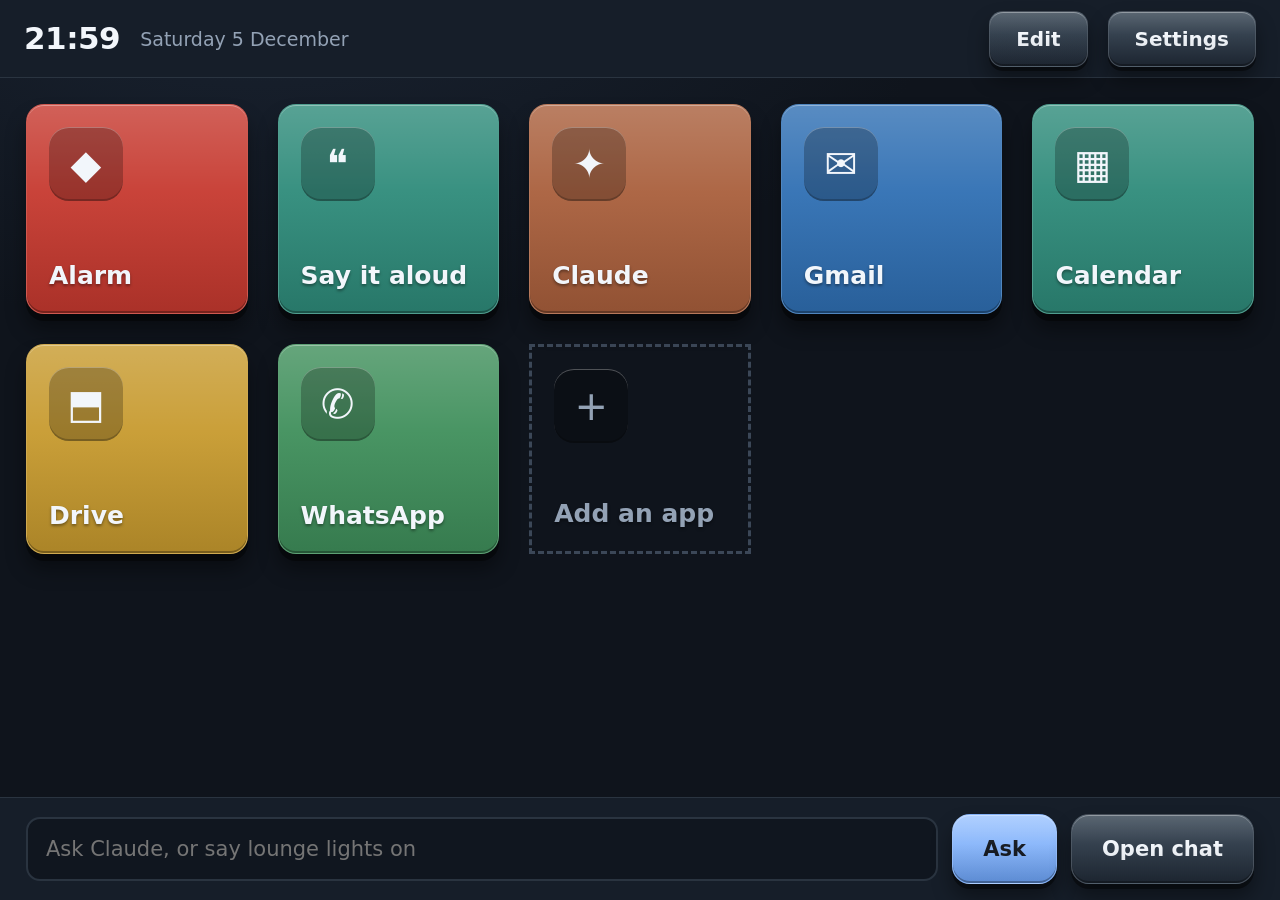
==== index.html @ a200efe3 "Add files via upload" ====
<!DOCTYPE html>
<html lang="en-GB">
<head>
<meta charset="utf-8">
<meta name="viewport" content="width=device-width, initial-scale=1, viewport-fit=cover">
<title>Hub</title>
<link rel="manifest" href="manifest.webmanifest">
<meta name="theme-color" content="#0f141c">
<link rel="apple-touch-icon" href="icon-192.png">
<meta name="apple-mobile-web-app-capable" content="yes">
<meta name="mobile-web-app-capable" content="yes">
<meta name="apple-mobile-web-app-title" content="Hub">
<meta name="apple-mobile-web-app-status-bar-style" content="black-translucent">
<style>
  :root{
    --ground:#0f141c;
    --bar:#161e29;
    --line:#2a3440;
    --text:#f2f6fb;
    --muted:#93a2b5;
    --alarm:#c6392f;
    --key:#7fb2ff;
    --go:#2e8b7a;
    --tile-min:210px;
    --gutter:26px;
    --drop:7px;
  }
  *{box-sizing:border-box;margin:0;padding:0}
  html,body{height:100%}
  body{
    background:
      radial-gradient(1200px 700px at 20% -10%, #1b2534 0%, transparent 60%),
      var(--ground);
    color:var(--text);
    font-family:"Segoe UI Variable Display","Segoe UI",-apple-system,BlinkMacSystemFont,system-ui,sans-serif;
    font-size:18px;
    -webkit-font-smoothing:antialiased;
    overflow:hidden;
    display:flex;flex-direction:column;
  }
  button{font-family:inherit;color:inherit;background:none;border:none;cursor:pointer}
  button:focus-visible{outline:4px solid var(--key);outline-offset:4px}

  /* ---------- pressable look, used everywhere ---------- */
  .press{
    position:relative;
    border-radius:18px;
    border:1px solid rgba(255,255,255,.16);
    box-shadow:
      inset 0 1px 0 rgba(255,255,255,.34),
      inset 0 -2px 0 rgba(0,0,0,.30),
      0 var(--drop) 0 rgba(0,0,0,.42),
      0 calc(var(--drop) + 8px) 20px rgba(0,0,0,.40);
    transform:translateY(0);
    transition:transform .07s ease-out, box-shadow .07s ease-out, filter .12s;
  }
  .press::after{
    content:"";position:absolute;inset:0;border-radius:inherit;pointer-events:none;
    background:linear-gradient(180deg, rgba(255,255,255,.20) 0%, rgba(255,255,255,.05) 42%, rgba(0,0,0,.14) 100%);
  }
  .press:hover{filter:brightness(1.10)}
  .press:active,.press.down{
    transform:translateY(var(--drop));
    box-shadow:
      inset 0 1px 0 rgba(255,255,255,.22),
      inset 0 -1px 0 rgba(0,0,0,.24),
      0 1px 0 rgba(0,0,0,.40),
      0 3px 8px rgba(0,0,0,.35);
  }

  /* ---------- top bar ---------- */
  .bar{
    flex:0 0 auto;height:78px;display:flex;align-items:center;gap:20px;
    padding:0 24px;background:var(--bar);border-bottom:1px solid var(--line);
  }
  .clock{font-size:31px;font-weight:650;letter-spacing:-0.5px;font-variant-numeric:tabular-nums;line-height:1}
  .date{font-size:19px;color:var(--muted)}
  .bar .spacer{flex:1}
  .barbtn{
    min-height:56px;padding:0 26px;border-radius:14px;
    background:linear-gradient(180deg,#31404f,#212b38);
    font-size:20px;font-weight:650;--drop:4px;
  }
  .barbtn[aria-pressed="true"]{background:linear-gradient(180deg,#9cc4ff,#6ba2f5);color:#0d1219}

  .warn{
    flex:0 0 auto;display:none;padding:14px 24px;background:#4a2b28;
    border-bottom:1px solid #7a4239;font-size:17px;line-height:1.45;
  }
  body.nostore .warn{display:block}

  /* ---------- grid ---------- */
  .grid{
    flex:1 1 auto;overflow-y:auto;
    padding:var(--gutter) var(--gutter) 34px;
    display:grid;gap:calc(var(--gutter) + 4px);
    grid-template-columns:repeat(auto-fill,minmax(var(--tile-min),1fr));
    align-content:start;
  }
  .tile{
    min-height:var(--tile-min);
    padding:22px;
    display:flex;flex-direction:column;justify-content:space-between;
    text-align:left;
    background-color:#2f6fb3;
  }
  .tile .glyph{
    position:relative;z-index:1;
    width:74px;height:74px;border-radius:20px;
    display:flex;align-items:center;justify-content:center;
    font-size:40px;line-height:1;
    background:rgba(0,0,0,.24);
    box-shadow:inset 0 1px 0 rgba(255,255,255,.28), inset 0 -2px 0 rgba(0,0,0,.22);
  }
  .tile .name{
    position:relative;z-index:1;
    font-size:25px;font-weight:700;line-height:1.15;
    text-shadow:0 2px 3px rgba(0,0,0,.38);
  }
  .tile.alarm{background-color:var(--alarm)}
  .tile.add{
    background:none;border:3px dashed #3b4757;box-shadow:none;color:var(--muted);
  }
  .tile.add::after{display:none}
  .tile.add:active{transform:none}

  /* edit-mode controls */
  .ctl{
    position:absolute;z-index:2;width:62px;height:62px;border-radius:16px;
    background:rgba(0,0,0,.62);font-size:26px;font-weight:700;
    display:none;align-items:center;justify-content:center;
    border:1px solid rgba(255,255,255,.2);
  }
  body.editing .ctl{display:flex}
  .ctl.del{top:12px;right:12px}
  .ctl.pen{top:12px;right:86px}
  .ctl.left{bottom:12px;right:86px}
  .ctl.right{bottom:12px;right:12px}
  body.editing .tile{outline:3px solid rgba(255,255,255,.6);outline-offset:-3px}
  body.editing .tile.add{display:none}

  /* ---------- Claude dock on the home page ---------- */
  .dock{
    flex:0 0 auto;display:flex;gap:14px;align-items:center;
    padding:16px var(--gutter);background:var(--bar);border-top:1px solid var(--line);
  }
  .dock input{
    flex:1;min-height:70px;padding:14px 20px;font-size:22px;font-family:inherit;
    background:#10161f;color:var(--text);border:2px solid var(--line);border-radius:14px;
  }
  .dock button{min-height:70px;padding:0 30px;font-size:21px;font-weight:700;--drop:5px}
  .dock .ask{background:linear-gradient(180deg,#9cc4ff,#6ba2f5);color:#0d1219}
  .dock .full{background:linear-gradient(180deg,#31404f,#212b38)}

  .answer{
    flex:0 0 auto;display:none;gap:18px;align-items:flex-start;
    padding:20px var(--gutter);background:#141c27;border-top:1px solid var(--line);
    max-height:36vh;overflow-y:auto;
  }
  .answer.show{display:flex}
  .answer .txt{flex:1;font-size:22px;line-height:1.5;white-space:pre-wrap}
  .answer button{min-height:58px;padding:0 24px;font-size:19px;font-weight:650;--drop:4px;
    background:linear-gradient(180deg,#31404f,#212b38)}

  /* ---------- full screens ---------- */
  .appview{position:fixed;inset:0;background:var(--ground);display:none;flex-direction:column;z-index:20}
  .appview.open{display:flex}
  .homebar{
    flex:0 0 auto;height:92px;display:flex;align-items:center;gap:16px;
    padding:0 20px;background:var(--bar);border-bottom:1px solid var(--line);
  }
  .homebtn{
    min-height:68px;padding:0 38px;font-size:25px;font-weight:750;--drop:5px;
    background:linear-gradient(180deg,#9cc4ff,#6ba2f5);color:#0d1219;
  }
  .apptitle{flex:1;font-size:22px;color:var(--muted);overflow:hidden;white-space:nowrap;text-overflow:ellipsis}
  .appview iframe{flex:1;border:none;width:100%;background:#fff}
  .stuck{
    flex:0 0 auto;display:none;padding:24px var(--gutter);background:#1c2532;
    border-bottom:1px solid var(--line);font-size:19px;line-height:1.5;
  }
  .stuck.show{display:block}
  .stuck button{margin-top:16px;min-height:64px;padding:0 28px;font-size:20px;font-weight:650;--drop:4px;
    background:linear-gradient(180deg,#31404f,#212b38)}

  /* the "it opened in another window" screen */
  .away{position:fixed;inset:0;background:var(--ground);display:none;flex-direction:column;z-index:25}
  .away.open{display:flex}
  .awaybody{
    flex:1;display:flex;flex-direction:column;align-items:center;justify-content:center;
    gap:30px;padding:40px;text-align:center;
  }
  .awaybody h2{font-size:40px;font-weight:700;line-height:1.2}
  .awaybody p{font-size:23px;color:var(--muted);line-height:1.5;max-width:28ch}
  .awaybtns{display:flex;flex-direction:column;gap:20px;width:min(560px,100%)}
  .awaybtns button{min-height:96px;font-size:27px;font-weight:700;--drop:6px}
  .awaybtns .b1{background:linear-gradient(180deg,#9cc4ff,#6ba2f5);color:#0d1219}
  .awaybtns .b2{background:linear-gradient(180deg,#3aa08c,#237567)}
  .awaybtns .b3{background:linear-gradient(180deg,#31404f,#212b38)}

  /* ---------- sheets ---------- */
  .sheet{position:fixed;inset:0;background:rgba(10,14,19,.97);display:none;flex-direction:column;z-index:30}
  .sheet.open{display:flex}
  .sheethead{flex:0 0 auto;height:92px;display:flex;align-items:center;gap:20px;padding:0 24px;border-bottom:1px solid var(--line)}
  .sheethead h2{font-size:26px;font-weight:650}
  .sheetbody{flex:1;overflow-y:auto;padding:var(--gutter)}
  .closebtn{min-height:66px;padding:0 32px;font-size:22px;font-weight:700;--drop:5px;
    background:linear-gradient(180deg,#31404f,#212b38)}

  .picker{display:grid;gap:22px;grid-template-columns:repeat(auto-fill,minmax(190px,1fr))}
  .pick{min-height:160px;padding:18px;display:flex;flex-direction:column;justify-content:space-between;text-align:left}
  .pick .glyph{position:relative;z-index:1;width:60px;height:60px;border-radius:16px;display:flex;align-items:center;justify-content:center;font-size:32px;background:rgba(0,0,0,.24)}
  .pick .name{position:relative;z-index:1;font-size:21px;font-weight:650}

  form{max-width:700px;display:flex;flex-direction:column;gap:22px}
  label{display:flex;flex-direction:column;gap:9px;font-size:19px;color:var(--muted)}
  input[type=text],input[type=url],input[type=password],textarea{
    min-height:64px;padding:14px 18px;font-size:21px;font-family:inherit;
    background:#10161f;color:var(--text);border:2px solid var(--line);border-radius:14px;
  }
  textarea{min-height:200px;resize:vertical;font-size:15px;font-family:ui-monospace,Consolas,monospace}
  .swatches{display:flex;flex-wrap:wrap;gap:14px}
  .swatch{width:66px;height:66px;border-radius:16px;--drop:4px}
  .swatch[aria-pressed="true"]{outline:4px solid var(--text);outline-offset:3px}
  .radios{display:flex;gap:14px;flex-wrap:wrap}
  .radio{min-height:64px;padding:0 24px;font-size:19px;font-weight:650;--drop:4px;
    background:linear-gradient(180deg,#242f3d,#18212c)}
  .radio[aria-pressed="true"]{background:linear-gradient(180deg,#9cc4ff,#6ba2f5);color:#0d1219}
  .primary{min-height:76px;font-size:24px;font-weight:750;--drop:5px;
    background:linear-gradient(180deg,#9cc4ff,#6ba2f5);color:#0d1219}
  .ghostbtn{min-height:74px;font-size:21px;font-weight:700;--drop:5px;
    background:linear-gradient(180deg,#31404f,#212b38)}
  .danger{min-height:110px;font-size:28px;font-weight:750;--drop:7px;
    background:linear-gradient(180deg,#e05548,#a72e25)}
  .hint{font-size:17px;color:var(--muted);line-height:1.5;max-width:700px}
  .alarmwrap{max-width:700px;display:flex;flex-direction:column;gap:22px}
  .status{font-size:21px;padding:14px 0}
  .hide{display:none !important}

  /* ---------- chat screen ---------- */
  .chatlog{flex:1;overflow-y:auto;padding:var(--gutter);display:flex;flex-direction:column;gap:18px}
  .msg{max-width:52ch;padding:18px 22px;border-radius:20px;font-size:22px;line-height:1.5;white-space:pre-wrap}
  .msg.me{align-self:flex-end;background:linear-gradient(180deg,#31404f,#242f3d)}
  .msg.claude{align-self:flex-start;background:#141c27;border:1px solid var(--line)}
  .msg.ran{align-self:flex-start;background:linear-gradient(180deg,#3aa08c,#237567);font-weight:650}
  .msg.err{align-self:flex-start;background:#4a2b28;border:1px solid #7a4239}
  .chips{flex:0 0 auto;display:flex;flex-wrap:wrap;gap:14px;padding:0 var(--gutter) 18px}
  .chip{min-height:70px;padding:0 28px;font-size:20px;font-weight:700;--drop:5px;
    background:linear-gradient(180deg,#3aa08c,#237567)}
  .composer{flex:0 0 auto;display:flex;gap:14px;padding:18px var(--gutter);border-top:1px solid var(--line);background:var(--bar)}
  .composer input{flex:1;min-height:70px;padding:14px 18px;font-size:22px;font-family:inherit;background:#10161f;color:var(--text);border:2px solid var(--line);border-radius:14px}
  .composer button{min-height:70px;padding:0 30px;font-size:21px;font-weight:700;--drop:5px;
    background:linear-gradient(180deg,#9cc4ff,#6ba2f5);color:#0d1219}
  .composer button.ghost{background:linear-gradient(180deg,#31404f,#212b38);color:var(--text)}
  .cmdrow{display:flex;gap:12px;align-items:center}
  .cmdrow input{min-height:60px;font-size:19px}
  .cmdrow .nm{flex:0 0 34%}
  .cmdrow .url{flex:1}
  .cmdrow button{min-width:66px;min-height:60px;font-size:24px;font-weight:700;--drop:4px;
    background:linear-gradient(180deg,#8a4139,#5d2b25)}

  .toast{
    position:fixed;left:50%;bottom:40px;transform:translateX(-50%);
    background:linear-gradient(180deg,#3aa08c,#237567);
    font-size:22px;font-weight:650;padding:20px 32px;border-radius:18px;z-index:60;
    box-shadow:0 12px 34px rgba(0,0,0,.45);max-width:80vw;text-align:center;
  }
</style>
</head>
<body>

<div class="bar">
  <div>
    <div class="clock" id="clock">--:--</div>
  </div>
  <div class="date" id="date"></div>
  <div class="spacer"></div>
  <button class="barbtn press" id="editBtn" aria-pressed="false">Edit</button>
  <button class="barbtn press" id="settingsBtn">Settings</button>
</div>

<div class="warn" id="warn">
  This browser is blocking storage, so tiles and settings will not be kept.
  Open the hub from its own web address, not from inside a preview window.
</div>

<main class="grid" id="grid"></main>

<div class="answer" id="answer">
  <div class="txt" id="answerTxt"></div>
  <button class="press" id="answerClose">Close</button>
</div>

<div class="dock">
  <input type="text" id="dockInput" placeholder="Ask Claude, or say lounge lights on" autocomplete="off" aria-label="Ask Claude">
  <button class="press ask" id="dockAsk">Ask</button>
  <button class="press full" id="dockFull">Open chat</button>
</div>

<!-- embedded app -->
<section class="appview" id="appview" aria-label="Open app">
  <div class="homebar">
    <button class="homebtn press" id="homeBtn">Home</button>
    <div class="apptitle" id="appTitle"></div>
    <button class="barbtn press" id="newTabBtn">New window</button>
  </div>
  <div class="stuck" id="stuck">
    Still blank? Some websites refuse to open inside another app.
    <br><button class="press" id="stuckTab">Open it in its own window</button>
  </div>
  <iframe id="appFrame" title="App" referrerpolicy="no-referrer"
          sandbox="allow-scripts allow-same-origin allow-forms allow-modals allow-popups"></iframe>
</section>

<!-- opened in another window -->
<section class="away" id="away" aria-label="Opened in another window">
  <div class="homebar">
    <button class="homebtn press" id="awayHome">Home</button>
    <div class="apptitle">Opened in another window</div>
  </div>
  <div class="awaybody">
    <h2 id="awayName"></h2>
    <p id="awayWhy"></p>
    <div class="awaybtns">
      <button class="press b2" id="awayClose">Close it and come back</button>
      <button class="press b1" id="awayAgain">Open it again</button>
      <button class="press b3" id="awayHome2">Just go Home</button>
    </div>
  </div>
</section>

<!-- claude chat -->
<section class="appview" id="chatview" aria-label="Claude">
  <div class="homebar">
    <button class="homebtn press" id="chatHome">Home</button>
    <div class="apptitle">Claude</div>
    <button class="barbtn press" id="chatClear">Clear</button>
  </div>
  <div class="chatlog" id="chatlog" role="log" aria-live="polite"></div>
  <div class="chips" id="chips"></div>
  <div class="composer">
    <input type="text" id="chatInput" placeholder="Ask anything, or say lounge lights on" autocomplete="off" aria-label="Message">
    <button class="press ghost" id="chatMic" hidden>Speak</button>
    <button class="press" id="chatSend">Send</button>
  </div>
</section>

<!-- say it aloud -->
<section class="sheet" id="saySheet" aria-label="Say it aloud">
  <div class="sheethead">
    <button class="closebtn press" data-close>Home</button>
    <h2>Say it aloud</h2>
  </div>
  <div class="sheetbody">
    <form id="sayForm">
      <label>What should the Echo say?
        <input type="text" id="sayText" autocomplete="off" placeholder="Please come through when you can">
      </label>
      <button type="submit" class="primary press">Speak it</button>
      <div class="chips" id="sayChips" style="padding:0"></div>
      <div class="status" id="sayStatus" role="status" aria-live="polite"></div>
      <p class="hint" id="sayHint"></p>
    </form>
  </div>
</section>

<!-- add app -->
<section class="sheet" id="addSheet" aria-label="Add an app">
  <div class="sheethead">
    <button class="closebtn press" data-close>Home</button>
    <h2>Add an app</h2>
  </div>
  <div class="sheetbody">
    <div class="picker" id="picker"></div>
  </div>
</section>

<!-- custom app -->
<section class="sheet" id="customSheet" aria-label="Add a custom app">
  <div class="sheethead">
    <button class="closebtn press" data-close>Back</button>
    <h2 id="customTitle">Add your own app</h2>
  </div>
  <div class="sheetbody">
    <form id="customForm">
      <label>How should it work?
        <div class="radios" id="cMode">
          <button type="button" class="radio press" data-mode="embed"   aria-pressed="true">Inside the hub</button>
          <button type="button" class="radio press" data-mode="tab"     aria-pressed="false">Its own window</button>
          <button type="button" class="radio press" data-mode="trigger" aria-pressed="false">Press to run (Alexa)</button>
          <button type="button" class="radio press" data-mode="code"    aria-pressed="false">Paste the code</button>
        </div>
      </label>
      <p class="hint" id="modeHint"></p>

      <label>Name
        <input type="text" id="cName" required autocomplete="off">
      </label>

      <label id="urlRow">Web address
        <input type="url" id="cUrl" placeholder="https://" autocomplete="off">
      </label>

      <label id="codeRow" class="hide">Paste the whole code here
        <textarea id="cCode" spellcheck="false" placeholder="&lt;!DOCTYPE html&gt; …"></textarea>
      </label>

      <label>Icon (one character or emoji)
        <input type="text" id="cGlyph" maxlength="2" value="◆" autocomplete="off">
      </label>
      <label>Colour
        <div class="swatches" id="cSwatches"></div>
      </label>
      <button type="submit" class="primary press" id="cSave">Add app</button>
      <div class="status" id="customStatus" role="status" aria-live="polite"></div>
    </form>
  </div>
</section>

<!-- alarm -->
<section class="sheet" id="alarmSheet" aria-label="Alarm">
  <div class="sheethead">
    <button class="closebtn press" data-close>Cancel</button>
    <h2>Alarm</h2>
  </div>
  <div class="sheetbody">
    <div class="alarmwrap">
      <p class="hint" id="alarmHint"></p>
      <button class="danger press" id="alarmGo">Sound the alarm</button>
      <div class="status" id="alarmStatus" role="status" aria-live="polite"></div>
    </div>
  </div>
</section>

<!-- settings -->
<section class="sheet" id="settingsSheet" aria-label="Settings">
  <div class="sheethead">
    <button class="closebtn press" data-close>Home</button>
    <h2>Settings</h2>
  </div>
  <div class="sheetbody">
    <form id="settingsForm">
      <label>Alarm address — the one that wakes the house
        <input type="url" id="sAlarm" placeholder="https://api-v3.voicemonkey.io/trigger?token=…&amp;device=alarm" autocomplete="off">
      </label>
      <label>Speaking address — makes an Echo say whatever you type
        <input type="url" id="sAlexa" placeholder="https://api-v3.voicemonkey.io/announce?token=…&amp;device=house" autocomplete="off">
      </label>
      <p class="hint">Both come from Voice Monkey. Its Playground page builds the address — copy it and paste it here.</p>

      <label>Button sound
        <div class="radios" id="sSound">
          <button type="button" class="radio press" data-sound="1" aria-pressed="true">On</button>
          <button type="button" class="radio press" data-sound="0" aria-pressed="false">Off</button>
        </div>
      </label>

      <label>Claude API key
        <input type="password" id="sKey" placeholder="sk-ant-…" autocomplete="off">
      </label>
      <p class="hint">Kept in this browser on this device only. Set a monthly spend limit on the key in your Anthropic console.</p>
      <label>Claude model
        <input type="text" id="sModel" placeholder="claude-sonnet-5" autocomplete="off">
      </label>
      <label>Alexa buttons — name and address for each one
        <div id="sCmds" style="display:flex;flex-direction:column;gap:12px"></div>
      </label>
      <button type="button" class="ghostbtn press" id="addCmdBtn">Add a button</button>
      <p class="hint">Give each a plain name — "lounge lights on" — and its Voice Monkey trigger address. They become one-press buttons, and Claude can fire them by name.</p>
      <label>Tile size
        <div class="radios" id="sSize">
          <button type="button" class="radio press" data-size="180" aria-pressed="false">Smaller</button>
          <button type="button" class="radio press" data-size="210" aria-pressed="true">Standard</button>
          <button type="button" class="radio press" data-size="270" aria-pressed="false">Larger</button>
        </div>
      </label>
      <button type="submit" class="primary press">Save settings</button>
      <div class="status" id="settingsStatus" role="status" aria-live="polite"></div>
      <label>Everything, as text — keep a copy safe, or paste an older copy back in
        <textarea id="sBackup" spellcheck="false"></textarea>
      </label>
      <button type="button" class="ghostbtn press" id="restoreBtn">Restore from the text above</button>
    </form>
  </div>
</section>

<script>
(function(){
  "use strict";

  var COLOURS = ["#2f6fb3","#2e8b7a","#c79a2e","#5c63c4","#3f8f5b","#a8477a","#a95f3c","#4a5a6b"];

  var NO_EMBED = ["google.com","gmail.com","youtube.com","whatsapp.com","amazon.com","amazon.co.uk",
                  "claude.ai","anthropic.com","x.com","twitter.com","facebook.com","instagram.com",
                  "icloud.com","outlook.com","live.com","microsoft.com","netflix.com","reddit.com",
                  "bbc.co.uk","github.com","openai.com","chatgpt.com"];

  var PRESETS = [
    {name:"Say it aloud", glyph:"❝", url:"__SAY__",   mode:"say",   colour:"#2e8b7a"},
    {name:"Alarm",        glyph:"◆", url:"__ALARM__", mode:"alarm", colour:"#c6392f"},
    {name:"Claude",       glyph:"✦", url:"__CHAT__",  mode:"chat",  colour:"#a95f3c"},
    {name:"Gmail",        glyph:"✉", url:"https://mail.google.com/",     mode:"tab", colour:"#2f6fb3"},
    {name:"Calendar",     glyph:"▦", url:"https://calendar.google.com/", mode:"tab", colour:"#2e8b7a"},
    {name:"Drive",        glyph:"⬒", url:"https://drive.google.com/",    mode:"tab", colour:"#c79a2e"},
    {name:"Google Meet",  glyph:"◉", url:"https://meet.google.com/",     mode:"tab", colour:"#3f8f5b"},
    {name:"WhatsApp",     glyph:"✆", url:"https://web.whatsapp.com/",    mode:"tab", colour:"#3f8f5b"},
    {name:"Messages",     glyph:"✱", url:"https://messages.google.com/web", mode:"tab", colour:"#2f6fb3"},
    {name:"Alexa app",    glyph:"⌂", url:"https://alexa.amazon.co.uk/",  mode:"tab", colour:"#5c63c4"},
    {name:"Claude (web)", glyph:"✧", url:"https://claude.ai/",           mode:"tab", colour:"#a95f3c"},
    {name:"YouTube",      glyph:"▶", url:"https://www.youtube.com/",     mode:"tab", colour:"#a8477a"},
    {name:"Kindle",       glyph:"❏", url:"https://read.amazon.co.uk/",   mode:"tab", colour:"#4a5a6b"},
    {name:"BBC News",     glyph:"◍", url:"https://www.bbc.co.uk/news",   mode:"tab", colour:"#a8477a"},
    {name:"Your own app", glyph:"+", url:"__CUSTOM__",                   mode:"custom", colour:"#4a5a6b"}
  ];

  var DEFAULT_TILES = [
    {id:"t1", name:"Alarm",        glyph:"◆", url:"__ALARM__", mode:"alarm", colour:"#c6392f"},
    {id:"t2", name:"Say it aloud", glyph:"❝", url:"__SAY__",   mode:"say",   colour:"#2e8b7a"},
    {id:"t3", name:"Claude",       glyph:"✦", url:"__CHAT__",  mode:"chat",  colour:"#a95f3c"},
    {id:"t4", name:"Gmail",        glyph:"✉", url:"https://mail.google.com/",     mode:"tab", colour:"#2f6fb3"},
    {id:"t5", name:"Calendar",     glyph:"▦", url:"https://calendar.google.com/", mode:"tab", colour:"#2e8b7a"},
    {id:"t6", name:"Drive",        glyph:"⬒", url:"https://drive.google.com/",    mode:"tab", colour:"#c79a2e"},
    {id:"t7", name:"WhatsApp",     glyph:"✆", url:"https://web.whatsapp.com/",    mode:"tab", colour:"#3f8f5b"}
  ];

  var KEY_TILES = "gazehub.tiles.v1";
  var KEY_SET   = "gazehub.settings.v1";

  /* ---------- storage ---------- */
  var MEM = {};
  var STORE_OK = (function(){
    try{ localStorage.setItem("gazehub.test","1"); localStorage.removeItem("gazehub.test"); return true; }
    catch(e){ return false; }
  })();
  if(!STORE_OK) document.body.classList.add("nostore");

  function clone(v){ return JSON.parse(JSON.stringify(v)); }
  function load(key, fallback){
    if(STORE_OK){
      try{ var raw = localStorage.getItem(key); if(raw) return JSON.parse(raw); }catch(e){}
      return clone(fallback);
    }
    return MEM[key] ? clone(MEM[key]) : clone(fallback);
  }
  function put(key, value){
    if(STORE_OK){
      try{ localStorage.setItem(key, JSON.stringify(value)); return true; }
      catch(e){ toast("Storage is full — remove a pasted app to free space."); return false; }
    }
    MEM[key] = clone(value);
    return true;
  }

  var tiles = load(KEY_TILES, DEFAULT_TILES);
  var settings = load(KEY_SET, {alarm:"", alexa:"", size:210, key:"", model:"claude-sonnet-5", commands:[], sound:1});
  if(!settings.commands) settings.commands = [];
  if(!settings.model) settings.model = "claude-sonnet-5";
  if(typeof settings.sound === "undefined") settings.sound = 1;

  function saveTiles(){ return put(KEY_TILES, tiles); }
  function saveSettings(){ return put(KEY_SET, settings); }

  var $ = function(id){ return document.getElementById(id); };
  var grid = $("grid");
  var editing = false;
  var pendingColour = COLOURS[0];
  var pendingMode = "embed";
  var editingId = null;

  /* ---------- click sound ---------- */
  var actx = null;
  function clack(kind){
    if(!settings.sound) return;
    try{
      if(!actx) actx = new (window.AudioContext || window.webkitAudioContext)();
      if(actx.state === "suspended") actx.resume();
      var t = actx.currentTime;

      var osc = actx.createOscillator();
      var gain = actx.createGain();
      var lo = (kind === "big") ? 210 : 330;
      var hi = (kind === "big") ? 90  : 150;
      osc.type = "triangle";
      osc.frequency.setValueAtTime(lo, t);
      osc.frequency.exponentialRampToValueAtTime(hi, t + 0.055);
      gain.gain.setValueAtTime(0.0001, t);
      gain.gain.exponentialRampToValueAtTime(kind === "big" ? 0.22 : 0.14, t + 0.006);
      gain.gain.exponentialRampToValueAtTime(0.0001, t + 0.085);
      osc.connect(gain); gain.connect(actx.destination);
      osc.start(t); osc.stop(t + 0.1);
    }catch(e){}
  }

  function toast(msg){
    var old = document.querySelector(".toast");
    if(old) old.remove();
    var t = document.createElement("div");
    t.className = "toast";
    t.textContent = msg;
    t.setAttribute("role","status");
    t.setAttribute("aria-live","polite");
    document.body.appendChild(t);
    setTimeout(function(){ t.remove(); }, 3200);
  }

  function hostOf(url){ try{ return new URL(url).hostname.replace(/^www\./,""); }catch(e){ return ""; } }
  function blocksEmbed(url){
    var h = hostOf(url);
    if(!h) return false;
    for(var i=0;i<NO_EMBED.length;i++){
      if(h === NO_EMBED[i] || h.indexOf("." + NO_EMBED[i]) > -1) return true;
    }
    return false;
  }

  /* ---------- rendering ---------- */
  function render(){
    document.documentElement.style.setProperty("--tile-min", (settings.size||210)+"px");
    grid.textContent = "";
    tiles.forEach(function(tile, i){
      var btn = document.createElement("button");
      btn.className = "tile press" + (tile.mode === "alarm" ? " alarm" : "");
      if(tile.mode !== "alarm") btn.style.backgroundColor = tile.colour || COLOURS[0];
      btn.setAttribute("data-open", tile.id);
      var g = document.createElement("span"); g.className = "glyph"; g.textContent = tile.glyph || "◆";
      var n = document.createElement("span"); n.className = "name"; n.textContent = tile.name;
      btn.appendChild(g); btn.appendChild(n);

      var del = ctl("del","✕","Remove " + tile.name); del.setAttribute("data-del", tile.id); btn.appendChild(del);
      var pen = ctl("pen","✎","Change " + tile.name); pen.setAttribute("data-edit", tile.id); btn.appendChild(pen);
      if(i > 0){
        var l = ctl("left","◀","Move " + tile.name + " earlier");
        l.setAttribute("data-move", tile.id); l.setAttribute("data-dir","-1"); btn.appendChild(l);
      }
      if(i < tiles.length - 1){
        var r = ctl("right","▶","Move " + tile.name + " later");
        r.setAttribute("data-move", tile.id); r.setAttribute("data-dir","1"); btn.appendChild(r);
      }
      grid.appendChild(btn);
    });

    var add = document.createElement("button");
    add.className = "tile add";
    add.id = "addTile";
    var ag = document.createElement("span"); ag.className = "glyph"; ag.textContent = "+";
    var an = document.createElement("span"); an.className = "name"; an.textContent = "Add an app";
    add.appendChild(ag); add.appendChild(an);
    grid.appendChild(add);
  }

  function ctl(kind,label,aria){
    var b = document.createElement("span");
    b.className = "ctl " + kind;
    b.setAttribute("role","button");
    b.setAttribute("tabindex","0");
    b.setAttribute("aria-label",aria);
    b.textContent = label;
    return b;
  }

  /* ---------- opening a tile ---------- */
  var stuckTimer = null;
  var currentUrl = "";
  var awayWin = null;
  var awayUrl = "";

  function openTile(tile){
    if(tile.mode === "alarm"){ openSheet("alarmSheet"); return; }
    if(tile.mode === "chat"){ openChat(); return; }
    if(tile.mode === "say"){ openSheet("saySheet"); return; }

    if(tile.mode === "trigger"){
      if(!tile.url){ toast(tile.name + " has no address yet — press Edit, then the pencil."); return; }
      fire(tile.url);
      toast("Sent: " + tile.name);
      return;
    }
    if(tile.mode === "code"){ openFrame(tile.name, null, tile.code || ""); return; }

    if(tile.mode === "embed" && !blocksEmbed(tile.url)){
      openFrame(tile.name, tile.url, null);
      return;
    }
    openAway(tile);
  }

  /* a site that must live in its own window — the hub stays on this screen,
     so there is always a way back without hunting through Chrome */
  function openAway(tile){
    awayUrl = tile.url;
    $("awayName").textContent = tile.name;
    $("awayWhy").textContent = hostOf(tile.url) +
      " will not run inside another app, so it has its own window. Use the buttons below to come back.";
    $("away").classList.add("open");
    try{ awayWin = window.open(tile.url, "hubwin_" + tile.id); }catch(e){ awayWin = null; }
  }

  $("awayClose").addEventListener("click", function(){
    try{ if(awayWin && !awayWin.closed) awayWin.close(); }catch(e){}
    awayWin = null;
    $("away").classList.remove("open");
  });
  $("awayAgain").addEventListener("click", function(){
    try{
      if(awayWin && !awayWin.closed){ awayWin.focus(); return; }
      awayWin = window.open(awayUrl, "_blank");
    }catch(e){}
  });
  function leaveAway(){ $("away").classList.remove("open"); }
  $("awayHome").addEventListener("click", leaveAway);
  $("awayHome2").addEventListener("click", leaveAway);

  function openFrame(title, url, code){
    var f = $("appFrame");
    $("appTitle").textContent = title;
    $("stuck").classList.remove("show");
    currentUrl = url || "";
    $("newTabBtn").style.display = url ? "" : "none";
    if(code){ f.removeAttribute("src"); f.srcdoc = code; }
    else { f.removeAttribute("srcdoc"); f.src = url; }
    $("appview").classList.add("open");
    if(stuckTimer) clearTimeout(stuckTimer);
    if(url) stuckTimer = setTimeout(function(){ $("stuck").classList.add("show"); }, 6000);
  }

  $("appFrame").addEventListener("load", function(){ if(stuckTimer) clearTimeout(stuckTimer); });

  function goHome(){
    if(stuckTimer) clearTimeout(stuckTimer);
    $("appview").classList.remove("open");
    var f = $("appFrame");
    f.removeAttribute("srcdoc");
    f.src = "about:blank";
  }
  function openCurrentInTab(){ if(currentUrl){ try{ awayWin = window.open(currentUrl,"_blank"); }catch(e){} } }
  $("newTabBtn").addEventListener("click", openCurrentInTab);
  $("stuckTab").addEventListener("click", function(){ openCurrentInTab(); goHome(); });

  /* ---------- sheets ---------- */
  function openSheet(id){
    closeSheets();
    $(id).classList.add("open");
    if(id === "settingsSheet") fillSettings();
    if(id === "addSheet") buildPicker();
    if(id === "saySheet"){
      setStatus("sayStatus","");
      $("sayText").value = "";
      $("sayHint").textContent = settings.alexa
        ? "Type a sentence and the Echo says it out loud."
        : "No speaking address saved yet. Open Settings and paste your Voice Monkey announce address.";
      buildSayChips();
      $("sayText").focus();
    }
    if(id === "alarmSheet"){
      setStatus("alarmStatus","");
      $("alarmHint").textContent = settings.alarm
        ? "This starts your Alexa routine — the announcement on every Echo, the lights, and the message to your carers."
        : "No alarm address saved yet. Open Settings and paste your Voice Monkey trigger address first.";
    }
  }
  function closeSheets(){
    var s = document.querySelectorAll(".sheet");
    for(var i=0;i<s.length;i++) s[i].classList.remove("open");
  }
  function setStatus(id,msg){ $(id).textContent = msg; }

  function buildPicker(){
    var p = $("picker");
    p.textContent = "";
    PRESETS.forEach(function(pre){
      var b = document.createElement("button");
      b.className = "pick press";
      b.style.backgroundColor = pre.colour;
      var g = document.createElement("span"); g.className = "glyph"; g.textContent = pre.glyph;
      var n = document.createElement("span"); n.className = "name"; n.textContent = pre.name;
      b.appendChild(g); b.appendChild(n);
      b.addEventListener("click", function(){
        if(pre.url === "__CUSTOM__"){ openCustom(null); return; }
        tiles.push({id:"t"+Date.now(), name:pre.name, glyph:pre.glyph, url:pre.url, mode:pre.mode, colour:pre.colour});
        saveTiles(); render(); closeSheets();
        toast("Added " + pre.name);
      });
      p.appendChild(b);
    });
  }

  /* ---------- custom / edit ---------- */
  var MODE_HINTS = {
    embed:   "Opens in the hub with a big Home button on top. Best for your own tools. Big sites refuse this and switch to their own window on their own.",
    tab:     "Opens in its own window. The hub shows a return screen behind it, so one press brings you back.",
    trigger: "One press sends the command to Alexa. No screen opens.",
    code:    "Paste the code Claude gives you and it becomes a tile. Nothing to upload anywhere."
  };

  function setMode(m){
    pendingMode = m;
    var all = $("cMode").querySelectorAll(".radio");
    for(var i=0;i<all.length;i++) all[i].setAttribute("aria-pressed", all[i].getAttribute("data-mode") === m ? "true":"false");
    $("modeHint").textContent = MODE_HINTS[m] || "";
    $("urlRow").classList.toggle("hide", m === "code");
    $("codeRow").classList.toggle("hide", m !== "code");
    $("urlRow").firstChild.textContent = (m === "trigger") ? "Voice Monkey trigger address" : "Web address";
  }
  $("cMode").addEventListener("click", function(e){
    var b = e.target.closest(".radio");
    if(b) setMode(b.getAttribute("data-mode"));
  });

  function setColour(c){
    pendingColour = c;
    var all = $("cSwatches").querySelectorAll(".swatch");
    for(var j=0;j<all.length;j++) all[j].setAttribute("aria-pressed", all[j].getAttribute("data-colour") === c ? "true":"false");
  }
  function buildSwatches(){
    var wrap = $("cSwatches");
    wrap.textContent = "";
    COLOURS.forEach(function(c,i){
      var b = document.createElement("button");
      b.type = "button"; b.className = "swatch press";
      b.style.backgroundColor = c;
      b.setAttribute("data-colour",c);
      b.setAttribute("aria-label","Colour "+(i+1));
      b.setAttribute("aria-pressed", i===0 ? "true":"false");
      b.addEventListener("click", function(){ setColour(c); });
      wrap.appendChild(b);
    });
  }

  function openCustom(tile){
    editingId = tile ? tile.id : null;
    $("customTitle").textContent = tile ? "Change this app" : "Add your own app";
    $("cSave").textContent = tile ? "Save changes" : "Add app";
    setStatus("customStatus","");
    $("cName").value  = tile ? (tile.name || "") : "";
    $("cGlyph").value = tile ? (tile.glyph || "◆") : "◆";
    $("cUrl").value   = (tile && tile.url && tile.url.indexOf("__") !== 0) ? tile.url : "";
    $("cCode").value  = tile ? (tile.code || "") : "";
    setColour((tile && tile.colour) || COLOURS[0]);
    var m = tile ? tile.mode : "embed";
    if(["alarm","chat","say"].indexOf(m) > -1) m = "embed";
    setMode(m);
    closeSheets();
    $("customSheet").classList.add("open");
    $("cName").focus();
  }

  $("customForm").addEventListener("submit", function(e){
    e.preventDefault();
    var name = $("cName").value.trim();
    var url = $("cUrl").value.trim();
    var code = $("cCode").value;
    if(!name){ setStatus("customStatus","Give it a name first."); return; }
    if(pendingMode === "code" && !code.trim()){ setStatus("customStatus","Paste the code first."); return; }
    if(pendingMode !== "code" && !url){ setStatus("customStatus","Paste the web address first."); return; }
    if(pendingMode !== "code" && !/^https?:\/\//i.test(url)){
      setStatus("customStatus","The address needs to start with https://"); return;
    }
    var rec = {
      id: editingId || ("t"+Date.now()),
      name: name,
      glyph: ($("cGlyph").value || "◆").trim() || "◆",
      url: pendingMode === "code" ? "" : url,
      code: pendingMode === "code" ? code : "",
      mode: pendingMode,
      colour: pendingColour
    };
    if(editingId){ for(var i=0;i<tiles.length;i++) if(tiles[i].id === editingId) tiles[i] = rec; }
    else tiles.push(rec);
    if(!saveTiles()) return;
    render(); closeSheets();
    toast(editingId ? "Saved " + name : "Added " + name);
    editingId = null;
  });

  /* ---------- settings ---------- */
  function fillSettings(){
    $("sAlarm").value = settings.alarm || "";
    $("sAlexa").value = settings.alexa || "";
    $("sKey").value = settings.key || "";
    $("sModel").value = settings.model || "claude-sonnet-5";
    buildCmdRows();
    $("sBackup").value = JSON.stringify({tiles:tiles, settings:settings}, null, 1);
    mark("sSize","data-size", settings.size);
    mark("sSound","data-sound", settings.sound ? 1 : 0);
    setStatus("settingsStatus","");
  }
  function mark(wrapId, attr, value){
    var all = $(wrapId).querySelectorAll(".radio");
    for(var i=0;i<all.length;i++){
      all[i].setAttribute("aria-pressed", Number(all[i].getAttribute(attr)) === Number(value) ? "true":"false");
    }
  }

  $("sSize").addEventListener("click", function(e){
    var b = e.target.closest(".radio"); if(!b) return;
    settings.size = Number(b.getAttribute("data-size"));
    mark("sSize","data-size",settings.size);
    saveSettings(); render();
  });
  $("sSound").addEventListener("click", function(e){
    var b = e.target.closest(".radio"); if(!b) return;
    settings.sound = Number(b.getAttribute("data-sound"));
    mark("sSound","data-sound",settings.sound);
    saveSettings();
    if(settings.sound) clack("big");
  });

  $("settingsForm").addEventListener("submit", function(e){
    e.preventDefault();
    settings.alarm = $("sAlarm").value.trim();
    settings.alexa = $("sAlexa").value.trim();
    settings.key = $("sKey").value.trim();
    settings.model = $("sModel").value.trim() || "claude-sonnet-5";
    readCmdRows();
    if(saveSettings()){ buildChips(); setStatus("settingsStatus","Saved."); }
  });

  $("restoreBtn").addEventListener("click", function(){
    try{
      var parsed = JSON.parse($("sBackup").value);
      if(Array.isArray(parsed)) tiles = parsed;
      else {
        if(!Array.isArray(parsed.tiles)) throw new Error("bad");
        tiles = parsed.tiles;
        if(parsed.settings) settings = parsed.settings;
      }
      if(!settings.commands) settings.commands = [];
      saveTiles(); saveSettings(); render(); buildChips();
      setStatus("settingsStatus","Restored.");
    }catch(err){
      setStatus("settingsStatus","That text isn't a valid backup. Paste the whole thing, including the outer brackets.");
    }
  });

  /* ---------- firing an address ---------- */
  function beacon(url){
    try{ var i = new Image(); i.src = url + (url.indexOf("?")>-1?"&":"?") + "_t=" + Date.now(); }catch(e){}
  }
  function fire(url){
    try{
      fetch(url, {method:"GET", mode:"no-cors", cache:"no-store", keepalive:true})
        .catch(function(){ beacon(url); });
    }catch(e){ beacon(url); }
  }

  $("alarmGo").addEventListener("click", function(){
    if(!settings.alarm){
      openSheet("settingsSheet");
      setStatus("settingsStatus","Paste your alarm address, then save.");
      return;
    }
    setStatus("alarmStatus","Sending…");
    fire(settings.alarm);
    setTimeout(function(){
      setStatus("alarmStatus","Alarm sent. Listen for the announcement — if the Echos stay quiet, press again.");
    }, 700);
  });

  /* ---------- say it aloud ---------- */
  var SAY_PRESETS = ["Please come through when you can","I need the suction","Can you turn me","Thank you"];

  function speak(text){
    text = String(text || "").trim();
    if(!text) return false;
    if(!settings.alexa){
      openSheet("settingsSheet");
      setStatus("settingsStatus","Paste your speaking address, then save.");
      return false;
    }
    var base = settings.alexa
      .replace(/([?&])(speech|text|announcement)=[^&]*/gi,"$1")
      .replace(/[?&]+$/,"").replace(/&&+/g,"&").replace(/\?&/,"?");
    fire(base + (base.indexOf("?")>-1?"&":"?") + "speech=" + encodeURIComponent(text));
    return true;
  }

  function buildSayChips(){
    var wrap = $("sayChips");
    wrap.textContent = "";
    SAY_PRESETS.forEach(function(p){
      var b = document.createElement("button");
      b.type = "button"; b.className = "chip press"; b.textContent = p;
      b.addEventListener("click", function(){ if(speak(p)) setStatus("sayStatus","Said: " + p); });
      wrap.appendChild(b);
    });
  }
  $("sayForm").addEventListener("submit", function(e){
    e.preventDefault();
    var t = $("sayText").value;
    if(speak(t)){ setStatus("sayStatus","Said: " + t.trim()); $("sayText").value = ""; }
  });

  /* ---------- claude ---------- */
  var history = [];
  var busy = false;

  function openChat(){
    $("chatview").classList.add("open");
    buildChips();
    if(!$("chatlog").children.length){
      if(!settings.key) say("err","No API key saved yet. Open Settings, paste your Claude API key, and save.");
      else say("claude","Ready. Ask me anything, or press one of the green buttons.");
    }
    $("chatInput").focus();
  }
  function closeChat(){ $("chatview").classList.remove("open"); }

  function say(kind,text){
    var d = document.createElement("div");
    d.className = "msg " + kind;
    d.textContent = text;
    var log = $("chatlog");
    log.appendChild(d);
    log.scrollTop = log.scrollHeight;
    return d;
  }

  function buildChips(){
    var wrap = $("chips");
    wrap.textContent = "";
    (settings.commands || []).forEach(function(cmd){
      if(!cmd.name || !cmd.url) return;
      var b = document.createElement("button");
      b.className = "chip press"; b.textContent = cmd.name;
      b.addEventListener("click", function(){ fire(cmd.url); say("ran","Sent: " + cmd.name); });
      wrap.appendChild(b);
    });
  }

  function runCommand(name){
    var m = (settings.commands || []).filter(function(c){
      return c.name && c.name.toLowerCase() === String(name).toLowerCase();
    })[0];
    if(!m || !m.url) return false;
    fire(m.url);
    return true;
  }

  function systemPrompt(){
    var names = (settings.commands||[]).filter(function(c){ return c.name && c.url; })
                 .map(function(c){ return '"'+c.name+'"'; });
    return [
      "You help Carlos, who types with eye-gaze. Every extra word costs him effort to read, so answer in one or two short sentences unless he asks for detail.",
      names.length ? "You can fire these Alexa buttons: " + names.join(", ") + "." : "No Alexa buttons are set up yet.",
      settings.alexa ? "You can also make an Echo speak a sentence out loud, which is how he talks to carers in another room."
                     : "No speaking address is set up, so you cannot make the Echo speak.",
      "Reply with JSON only, no code fences, no other text:",
      '{"say": "what to show him", "command": "an Alexa button name or null", "speak": "a sentence for the Echo or null"}',
      "Use command for device control, matching the closest button name. Use speak only when he wants something said out loud in the house. Set both to null when he is just talking or asking a question.",
      "If a device request is ambiguous, fire your best guess and say which one you picked, rather than asking him to type more."
    ].join("\n");
  }

  /* shared by the chat screen and the box on the home page */
  function ask(text, onText, onRan, onErr){
    var direct = text.match(/^(?:say|announce)[\s,:.]+(.+)$/i);
    if(direct){
      if(speak(direct[1])) onRan("Said: " + direct[1]);
      return;
    }
    if(!settings.key){ onErr("No API key saved. Open Settings and paste your Claude API key."); return; }

    history.push({role:"user", content:text});
    if(history.length > 14) history = history.slice(-14);
    busy = true;

    fetch("https://api.anthropic.com/v1/messages",{
      method:"POST",
      headers:{
        "Content-Type":"application/json",
        "x-api-key":settings.key,
        "anthropic-version":"2023-06-01",
        "anthropic-dangerous-direct-browser-access":"true"
      },
      body:JSON.stringify({
        model: settings.model || "claude-sonnet-5",
        max_tokens: 700,
        system: systemPrompt(),
        messages: history
      })
    })
    .then(function(r){ return r.json().then(function(b){ return {ok:r.ok, body:b}; }); })
    .then(function(res){
      busy = false;
      if(!res.ok){
        history.pop();
        onErr((res.body && res.body.error && res.body.error.message) || "The request was refused.");
        return;
      }
      var raw = (res.body.content||[]).filter(function(b){ return b.type==="text"; })
                 .map(function(b){ return b.text; }).join("\n").trim();
      history.push({role:"assistant", content:raw});

      var parsed = null;
      try{ parsed = JSON.parse(raw.replace(/```json|```/g,"").trim()); }catch(e){}

      if(parsed && typeof parsed.say === "string"){
        onText(parsed.say);
        if(parsed.speak && speak(parsed.speak)) onRan("Said: " + parsed.speak);
        if(parsed.command){
          if(runCommand(parsed.command)) onRan("Sent: " + parsed.command);
          else onErr("I don't have a button called " + parsed.command + ".");
        }
      } else {
        onText(raw || "No reply came back.");
      }
    })
    .catch(function(){
      busy = false; history.pop();
      onErr("Couldn't reach Claude. Check the network and the API key.");
    });
  }

  function send(text){
    if(busy) return;
    text = (text||"").trim();
    if(!text) return;
    say("me", text);
    $("chatInput").value = "";
    var pending = null;
    var isDirect = /^(?:say|announce)[\s,:.]+/i.test(text);
    if(!isDirect && settings.key) pending = say("claude","…");
    ask(text,
      function(t){ if(pending){ pending.textContent = t; } else { say("claude",t); } },
      function(t){ say("ran",t); },
      function(t){ if(pending){ pending.className = "msg err"; pending.textContent = t; } else { say("err",t); } }
    );
  }

  $("chatSend").addEventListener("click", function(){ send($("chatInput").value); });
  $("chatInput").addEventListener("keydown", function(e){
    if(e.key === "Enter"){ e.preventDefault(); send(this.value); }
  });
  $("chatHome").addEventListener("click", closeChat);
  $("chatClear").addEventListener("click", function(){
    history = []; $("chatlog").textContent = ""; say("claude","Cleared.");
  });

  /* the box on the home page */
  function showAnswer(text){
    $("answerTxt").textContent = text;
    $("answer").classList.add("show");
  }
  function dockSend(){
    var t = $("dockInput").value.trim();
    if(!t || busy) return;
    $("dockInput").value = "";
    var isDirect = /^(?:say|announce)[\s,:.]+/i.test(t);
    if(!isDirect && settings.key) showAnswer("…");
    history = history.concat([]);
    ask(t, showAnswer, function(m){ showAnswer(m); toast(m); }, showAnswer);
  }
  $("dockAsk").addEventListener("click", dockSend);
  $("dockInput").addEventListener("keydown", function(e){
    if(e.key === "Enter"){ e.preventDefault(); dockSend(); }
  });
  $("answerClose").addEventListener("click", function(){ $("answer").classList.remove("show"); });
  $("dockFull").addEventListener("click", function(){
    var t = $("dockInput").value.trim();
    openChat();
    if(t){ $("dockInput").value = ""; send(t); }
  });

  /* dictation where available */
  var SR = window.SpeechRecognition || window.webkitSpeechRecognition;
  if(SR){
    var mic = $("chatMic");
    mic.hidden = false;
    var rec = new SR();
    rec.lang = "en-GB"; rec.interimResults = false; rec.continuous = false;
    var listening = false;
    rec.onresult = function(e){ var t = e.results[0][0].transcript; $("chatInput").value = t; send(t); };
    rec.onend = function(){ listening = false; mic.textContent = "Speak"; };
    rec.onerror = function(){ listening = false; mic.textContent = "Speak"; };
    mic.addEventListener("click", function(){
      if(listening){ rec.stop(); return; }
      try{ rec.start(); listening = true; mic.textContent = "Listening…"; }catch(e){}
    });
  }

  /* ---------- Alexa button editor ---------- */
  function buildCmdRows(){
    var wrap = $("sCmds");
    wrap.textContent = "";
    (settings.commands||[]).forEach(function(cmd,i){
      var row = document.createElement("div");
      row.className = "cmdrow";
      var n = document.createElement("input");
      n.type="text"; n.className="nm"; n.value = cmd.name||"";
      n.placeholder="lounge lights on"; n.setAttribute("aria-label","Button name "+(i+1));
      var u = document.createElement("input");
      u.type="url"; u.className="url"; u.value = cmd.url||"";
      u.placeholder="https://…"; u.setAttribute("aria-label","Button address "+(i+1));
      var del = document.createElement("button");
      del.type="button"; del.className="press"; del.textContent="✕";
      del.setAttribute("aria-label","Remove button "+(i+1));
      del.addEventListener("click", function(){
        readCmdRows();
        settings.commands.splice(i,1);
        saveSettings(); buildCmdRows(); buildChips();
      });
      row.appendChild(n); row.appendChild(u); row.appendChild(del);
      wrap.appendChild(row);
    });
  }
  function readCmdRows(){
    var rows = $("sCmds").querySelectorAll(".cmdrow");
    var out = [];
    for(var i=0;i<rows.length;i++){
      var name = rows[i].querySelector(".nm").value.trim();
      var url = rows[i].querySelector(".url").value.trim();
      if(name || url) out.push({name:name, url:url});
    }
    settings.commands = out;
  }
  $("addCmdBtn").addEventListener("click", function(){
    readCmdRows();
    settings.commands.push({name:"",url:""});
    saveSettings(); buildCmdRows();
  });

  /* ---------- clicks ---------- */
  document.addEventListener("pointerdown", function(e){
    var p = e.target.closest(".press");
    if(p) clack(p.classList.contains("tile") || p.classList.contains("danger") ? "big" : "small");
  });

  document.addEventListener("click", function(e){
    if(e.target.closest("[data-close]")){ closeSheets(); return; }
    if(e.target.closest("#addTile")){ clack("small"); openSheet("addSheet"); return; }

    var del = e.target.closest("[data-del]");
    if(del && editing){
      e.stopPropagation();
      var did = del.getAttribute("data-del");
      tiles = tiles.filter(function(t){ return t.id !== did; });
      saveTiles(); render();
      return;
    }
    var pen = e.target.closest("[data-edit]");
    if(pen && editing){
      e.stopPropagation();
      var t2 = tiles.filter(function(t){ return t.id === pen.getAttribute("data-edit"); })[0];
      if(t2) openCustom(t2);
      return;
    }
    var mv = e.target.closest("[data-move]");
    if(mv && editing){
      e.stopPropagation();
      var mid = mv.getAttribute("data-move"), dir = Number(mv.getAttribute("data-dir")), idx = -1;
      for(var i=0;i<tiles.length;i++) if(tiles[i].id === mid) idx = i;
      var to = idx + dir;
      if(idx > -1 && to >= 0 && to < tiles.length){
        var moved = tiles.splice(idx,1)[0];
        tiles.splice(to,0,moved);
        saveTiles(); render();
      }
      return;
    }
    var open = e.target.closest("[data-open]");
    if(open && !editing){
      var tile = tiles.filter(function(t){ return t.id === open.getAttribute("data-open"); })[0];
      if(tile) openTile(tile);
    }
  });

  document.addEventListener("keydown", function(e){
    if(e.key === "Enter" || e.key === " "){
      var c = e.target.closest(".ctl");
      if(c){ e.preventDefault(); c.click(); }
    }
    if(e.key === "Escape"){ closeSheets(); goHome(); closeChat(); leaveAway(); }
  });

  $("editBtn").addEventListener("click", function(){
    editing = !editing;
    this.setAttribute("aria-pressed", editing ? "true":"false");
    this.textContent = editing ? "Done" : "Edit";
    document.body.classList.toggle("editing", editing);
  });
  $("settingsBtn").addEventListener("click", function(){ openSheet("settingsSheet"); });
  $("homeBtn").addEventListener("click", goHome);

  /* ---------- clock ---------- */
  function tick(){
    var now = new Date();
    $("clock").textContent = now.toLocaleTimeString("en-GB",{hour:"2-digit",minute:"2-digit"});
    $("date").textContent = now.toLocaleDateString("en-GB",{weekday:"long",day:"numeric",month:"long"});
  }
  tick(); setInterval(tick, 15000);

  buildSwatches();
  setMode("embed");
  render();

  if("serviceWorker" in navigator && location.protocol === "https:"){
    window.addEventListener("load", function(){ navigator.serviceWorker.register("sw.js").catch(function(){}); });
  }

})();
</script>
</body>
</html>
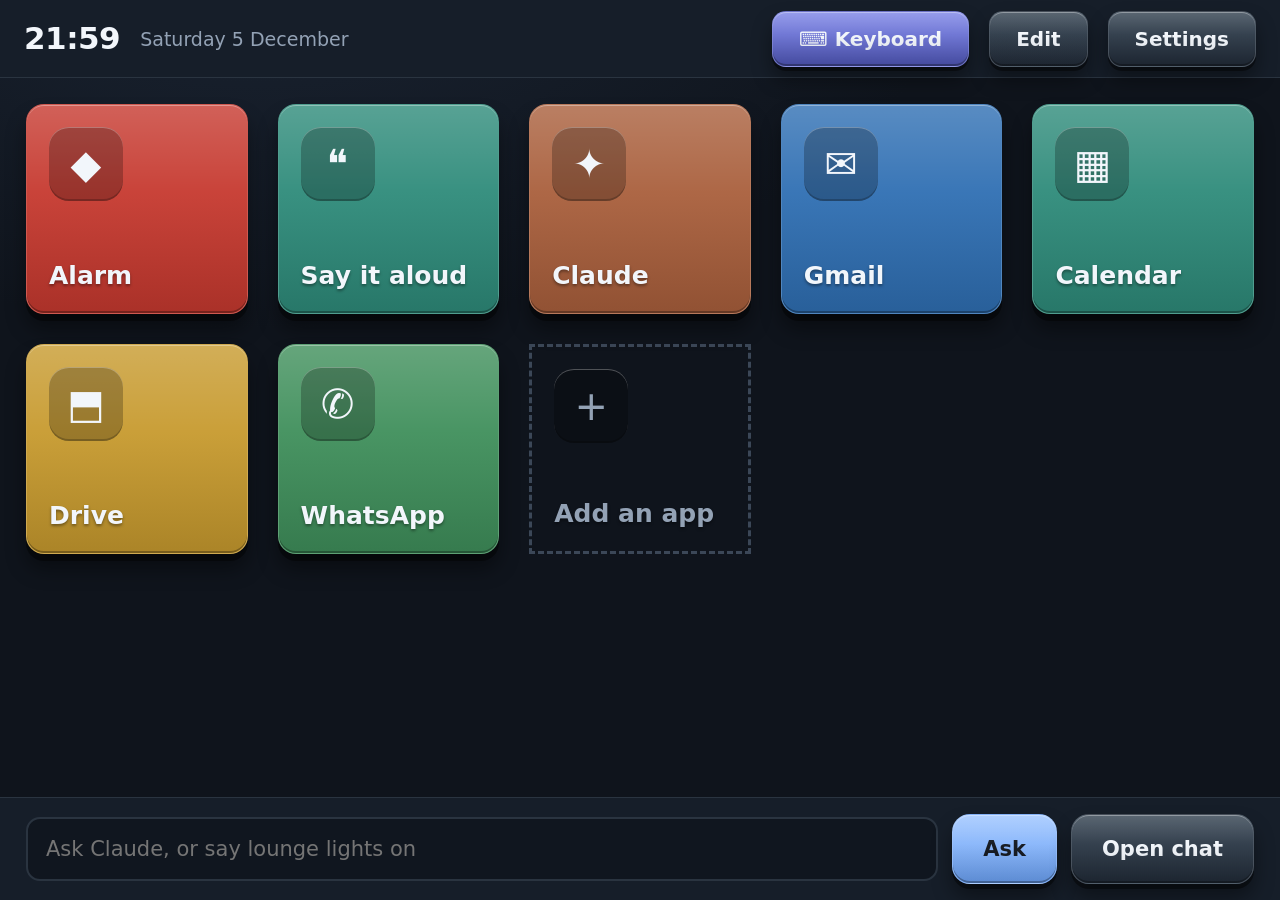
==== commit 5d498f4b: "Say aloud: choose Alexa or this computer; keyboard" ====
--- a/index.html
+++ b/index.html
@@ -82,6 +82,8 @@
     font-size:20px;font-weight:650;--drop:4px;
   }
   .barbtn[aria-pressed="true"]{background:linear-gradient(180deg,#9cc4ff,#6ba2f5);color:#0d1219}
+  .kbbtn{background:linear-gradient(180deg,#7c84e6,#4f56b8);white-space:nowrap}
+  .sheethead .kbbtn{margin-left:auto}
 
   .warn{
     flex:0 0 auto;display:none;padding:14px 24px;background:#4a2b28;
@@ -219,6 +221,8 @@
     background:#10161f;color:var(--text);border:2px solid var(--line);border-radius:14px;
   }
   textarea{min-height:200px;resize:vertical;font-size:15px;font-family:ui-monospace,Consolas,monospace}
+  textarea.plain{font-family:inherit;font-size:18px;line-height:1.45}
+  .sethead{font-size:24px;font-weight:650;margin-top:14px;padding-top:18px;border-top:1px solid var(--line)}
   .swatches{display:flex;flex-wrap:wrap;gap:14px}
   .swatch{width:66px;height:66px;border-radius:16px;--drop:4px}
   .swatch[aria-pressed="true"]{outline:4px solid var(--text);outline-offset:3px}
@@ -259,6 +263,67 @@
   .cmdrow button{min-width:66px;min-height:60px;font-size:24px;font-weight:700;--drop:4px;
     background:linear-gradient(180deg,#8a4139,#5d2b25)}
 
+  /* ---------- floating keyboard ---------- */
+  .kb{
+    position:fixed;inset:0;z-index:40;display:none;flex-direction:column;gap:10px;
+    padding:12px 14px 16px;background:rgba(11,15,21,.985);
+  }
+  .kb.open{display:flex}
+  .kb .press{--drop:4px}
+  .kbtop{flex:0 0 auto;display:flex;gap:12px;min-height:116px}
+  .kbtext{
+    flex:1;min-width:0;max-height:24vh;overflow-y:auto;padding:14px 18px;
+    font-size:28px;line-height:1.35;white-space:pre-wrap;overflow-wrap:anywhere;
+    background:#10161f;border:3px solid var(--key);border-radius:16px;
+  }
+  .kbtext .ph{color:var(--muted)}
+  .kbtext .done{opacity:.55}
+  .caret{display:inline-block;width:3px;height:1.05em;background:var(--key);vertical-align:-0.15em;margin:0 2px;animation:blink 1s steps(1) infinite}
+  @keyframes blink{50%{opacity:0}}
+  .kbside{flex:0 0 auto;display:flex;flex-direction:column;gap:10px;width:clamp(130px,15vw,210px)}
+  .kbside button{flex:1;min-height:52px;font-size:20px;font-weight:700;background:linear-gradient(180deg,#31404f,#212b38)}
+  .kbside .hidekb{background:linear-gradient(180deg,#9cc4ff,#6ba2f5);color:#0d1219}
+  .kbsent{flex:0 0 auto;display:grid;grid-template-columns:repeat(2,minmax(0,1fr));gap:10px}
+  .sent{
+    min-height:60px;padding:8px 16px;font-size:20px;line-height:1.25;text-align:left;
+    display:flex;align-items:center;gap:12px;background:linear-gradient(180deg,#3aa08c,#237567);
+  }
+  .sent.local{background:linear-gradient(180deg,#3c4f63,#2a3848)}
+  .sent .tag{position:relative;z-index:1;flex:0 0 auto;font-size:22px;opacity:.9}
+  .sent .st{position:relative;z-index:1;min-width:0;display:-webkit-box;-webkit-line-clamp:2;-webkit-box-orient:vertical;overflow:hidden}
+  .sent.empty{background:none;border:2px dashed #3b4757;box-shadow:none;color:var(--muted);cursor:default;font-size:18px;border-radius:18px}
+  .kbwords{flex:0 0 auto;display:grid;grid-template-columns:repeat(6,minmax(0,1fr));gap:10px}
+  .word{min-height:58px;padding:0 8px;font-size:23px;font-weight:650;white-space:nowrap;overflow:hidden;text-overflow:ellipsis;
+    background:linear-gradient(180deg,#5c63c4,#454aa0)}
+  .word.blank{visibility:hidden}
+  .kbkeys{flex:1 1 auto;min-height:0;display:grid;grid-template-rows:repeat(4,minmax(48px,1fr));gap:10px}
+  .kbrow{display:grid;grid-template-columns:repeat(11,minmax(0,1fr));gap:10px;min-height:0}
+  .key{min-width:0;padding:0;font-size:27px;font-weight:650;background:linear-gradient(180deg,#31404f,#212b38)}
+  .key.fn{font-size:19px;background:linear-gradient(180deg,#242f3d,#18212c)}
+  .key.on{background:linear-gradient(180deg,#9cc4ff,#6ba2f5);color:#0d1219}
+  .kbacts{flex:0 0 auto;display:flex;gap:10px}
+  .kbacts button{flex:1;min-height:64px;padding:0 8px;font-size:20px;font-weight:700;background:linear-gradient(180deg,#31404f,#212b38)}
+  .kbacts .go{background:linear-gradient(180deg,#9cc4ff,#6ba2f5);color:#0d1219}
+  .kbacts .echo{background:linear-gradient(180deg,#3aa08c,#237567)}
+  .kb .dwelling::before{
+    content:"";position:absolute;left:0;bottom:0;height:7px;width:0;z-index:3;
+    background:#ffffff;border-radius:0 0 0 18px;animation:dwellfill var(--dwell,1000ms) linear forwards;
+  }
+  @keyframes dwellfill{to{width:100%}}
+  @media (max-height:700px){
+    .kb{gap:7px;padding:8px 10px 10px}
+    .kbtop{min-height:92px}
+    .kbtext{font-size:24px}
+    .kbkeys,.kbrow,.kbsent,.kbwords,.kbacts{gap:7px}
+  }
+  @media (max-width:700px){
+    .key{font-size:19px}.key.fn{font-size:14px}
+    .kbrow,.kbkeys{gap:5px}
+    .kbacts{flex-wrap:wrap}.kbacts button{flex:1 1 30%;font-size:17px}
+    .kbwords{grid-template-columns:repeat(3,minmax(0,1fr))}
+    .kbsent{grid-template-columns:1fr}
+  }
+
   .toast{
     position:fixed;left:50%;bottom:40px;transform:translateX(-50%);
     background:linear-gradient(180deg,#3aa08c,#237567);
@@ -353,7 +418,13 @@
   </div>
   <div class="sheetbody">
     <form id="sayForm">
-      <label>What should the Echo say?
+      <label>Where should it speak?
+        <div class="radios" id="sayMode">
+          <button type="button" class="radio press" data-saymode="alexa" aria-pressed="true">Alexa speakers</button>
+          <button type="button" class="radio press" data-saymode="pc" aria-pressed="false">This computer</button>
+        </div>
+      </label>
+      <label>What should it say?
         <input type="text" id="sayText" autocomplete="off" placeholder="Please come through when you can">
       </label>
       <button type="submit" class="primary press">Speak it</button>
@@ -445,6 +516,9 @@
       </label>
       <label>Speaking address — makes an Echo say whatever you type
         <input type="url" id="sAlexa" placeholder="https://api-v3.voicemonkey.io/announce?token=…&amp;device=house" autocomplete="off">
+      </label>
+      <label>Echo speaker name in Voice Monkey (used when the speaking address is empty)
+        <input type="text" id="sSpeaker" placeholder="kitchen-echo" autocomplete="off">
       </label>
       <p class="hint">Both come from Voice Monkey. Its Playground page builds the address — copy it and paste it here.</p>
 
@@ -474,6 +548,32 @@
           <button type="button" class="radio press" data-size="270" aria-pressed="false">Larger</button>
         </div>
       </label>
+
+      <h3 class="sethead">Keyboard</h3>
+      <label>Whole-sentence ideas from Claude
+        <div class="radios" id="sKbAi">
+          <button type="button" class="radio press" data-kbai="1" aria-pressed="true">On</button>
+          <button type="button" class="radio press" data-kbai="0" aria-pressed="false">Off</button>
+        </div>
+      </label>
+      <label>Look-to-press inside the keyboard
+        <div class="radios" id="sDwell">
+          <button type="button" class="radio press" data-dwell="0"    aria-pressed="true">Off</button>
+          <button type="button" class="radio press" data-dwell="600"  aria-pressed="false">Quick</button>
+          <button type="button" class="radio press" data-dwell="1000" aria-pressed="false">Normal</button>
+          <button type="button" class="radio press" data-dwell="1500" aria-pressed="false">Slow</button>
+        </div>
+      </label>
+      <p class="hint">Leave this Off if Windows Eye Control or your eye-gaze software already clicks for you, otherwise keys would press twice.</p>
+      <label>Model for sentence ideas
+        <input type="text" id="sKbModel" placeholder="claude-haiku-4-5-20251001" autocomplete="off">
+      </label>
+      <label>Teach it how you write — paste some of your emails or messages
+        <textarea id="sStyle" class="plain" spellcheck="false"></textarea>
+      </label>
+      <button type="button" class="ghostbtn press" id="learnStyleBtn">Learn from this text</button>
+      <button type="button" class="ghostbtn press" id="forgetBtn">Forget what the keyboard has learned</button>
+
       <button type="submit" class="primary press">Save settings</button>
       <div class="status" id="settingsStatus" role="status" aria-live="polite"></div>
       <label>Everything, as text — keep a copy safe, or paste an older copy back in
@@ -484,11 +584,35 @@
   </div>
 </section>
 
+<!-- floating keyboard -->
+<section class="kb" id="kb" aria-label="Keyboard">
+  <div class="kbtop">
+    <div class="kbtext" id="kbText" role="textbox" aria-readonly="true" aria-label="What you are writing"></div>
+    <div class="kbside">
+      <button type="button" class="press hidekb" data-act="hide">Hide</button>
+      <button type="button" class="press" data-act="mode" id="kbMode">Talk</button>
+    </div>
+  </div>
+  <div class="kbsent" id="kbSent"></div>
+  <div class="kbwords" id="kbWords"></div>
+  <div class="kbkeys" id="kbKeys"></div>
+  <div class="kbacts">
+    <button type="button" class="press go" data-act="speak">Speak</button>
+    <button type="button" class="press echo" data-act="echo">Echo</button>
+    <button type="button" class="press" data-act="claude">Ask Claude</button>
+    <button type="button" class="press" data-act="email">Email</button>
+    <button type="button" class="press" data-act="copy">Copy</button>
+    <button type="button" class="press" data-act="insert" id="kbInsert" hidden>Put in box</button>
+    <button type="button" class="press" data-act="clear">Clear</button>
+  </div>
+</section>
+
 <script>
 (function(){
   "use strict";
 
   var COLOURS = ["#2f6fb3","#2e8b7a","#c79a2e","#5c63c4","#3f8f5b","#a8477a","#a95f3c","#4a5a6b"];
+  var KB_MODEL = "claude-haiku-4-5-20251001";
 
   var NO_EMBED = ["google.com","gmail.com","youtube.com","whatsapp.com","amazon.com","amazon.co.uk",
                   "claude.ai","anthropic.com","x.com","twitter.com","facebook.com","instagram.com",
@@ -525,6 +649,7 @@
 
   var KEY_TILES = "gazehub.tiles.v1";
   var KEY_SET   = "gazehub.settings.v1";
+  var KEY_KB    = "gazehub.kb.v1";
 
   /* ---------- storage ---------- */
   var MEM = {};
@@ -552,10 +677,27 @@
   }
 
   var tiles = load(KEY_TILES, DEFAULT_TILES);
-  var settings = load(KEY_SET, {alarm:"", alexa:"", size:210, key:"", model:"claude-sonnet-5", commands:[], sound:1});
-  if(!settings.commands) settings.commands = [];
-  if(!settings.model) settings.model = "claude-sonnet-5";
-  if(typeof settings.sound === "undefined") settings.sound = 1;
+  var settings = load(KEY_SET, {});
+  function normSettings(){
+    if(!settings || typeof settings !== "object") settings = {};
+    if(!settings.commands) settings.commands = [];
+    if(!settings.model) settings.model = "claude-sonnet-5";
+    if(typeof settings.sound === "undefined") settings.sound = 1;
+    if(!settings.size) settings.size = 210;
+    if(typeof settings.alarm !== "string") settings.alarm = "";
+    if(typeof settings.alexa !== "string") settings.alexa = "";
+    if(typeof settings.key !== "string") settings.key = "";
+    var k = settings.kb || {};
+    if(settings.sayMode !== "pc") settings.sayMode = "alexa";
+    if(typeof settings.speaker !== "string" || !settings.speaker) settings.speaker = "kitchen-echo";
+    settings.kb = {
+      ai: (typeof k.ai === "undefined") ? 1 : Number(k.ai),
+      model: k.model || KB_MODEL,
+      dwell: Number(k.dwell) || 0,
+      style: k.style || ""
+    };
+  }
+  normSettings();
 
   function saveTiles(){ return put(KEY_TILES, tiles); }
   function saveSettings(){ return put(KEY_SET, settings); }
@@ -684,8 +826,6 @@
     openAway(tile);
   }
 
-  /* a site that must live in its own window — the hub stays on this screen,
-     so there is always a way back without hunting through Chrome */
   function openAway(tile){
     awayUrl = tile.url;
     $("awayName").textContent = tile.name;
@@ -745,9 +885,7 @@
     if(id === "saySheet"){
       setStatus("sayStatus","");
       $("sayText").value = "";
-      $("sayHint").textContent = settings.alexa
-        ? "Type a sentence and the Echo says it out loud."
-        : "No speaking address saved yet. Open Settings and paste your Voice Monkey announce address.";
+      markSay();
       buildSayChips();
       $("sayText").focus();
     }
@@ -877,11 +1015,16 @@
     $("sAlarm").value = settings.alarm || "";
     $("sAlexa").value = settings.alexa || "";
     $("sKey").value = settings.key || "";
+    $("sSpeaker").value = settings.speaker || "";
     $("sModel").value = settings.model || "claude-sonnet-5";
+    $("sKbModel").value = settings.kb.model || KB_MODEL;
+    $("sStyle").value = settings.kb.style || "";
     buildCmdRows();
-    $("sBackup").value = JSON.stringify({tiles:tiles, settings:settings}, null, 1);
+    $("sBackup").value = JSON.stringify({tiles:tiles, settings:settings, kb:corpus}, null, 1);
     mark("sSize","data-size", settings.size);
     mark("sSound","data-sound", settings.sound ? 1 : 0);
+    mark("sKbAi","data-kbai", settings.kb.ai ? 1 : 0);
+    mark("sDwell","data-dwell", settings.kb.dwell);
     setStatus("settingsStatus","");
   }
   function mark(wrapId, attr, value){
@@ -904,13 +1047,28 @@
     saveSettings();
     if(settings.sound) clack("big");
   });
+  $("sKbAi").addEventListener("click", function(e){
+    var b = e.target.closest(".radio"); if(!b) return;
+    settings.kb.ai = Number(b.getAttribute("data-kbai"));
+    mark("sKbAi","data-kbai",settings.kb.ai);
+    saveSettings();
+  });
+  $("sDwell").addEventListener("click", function(e){
+    var b = e.target.closest(".radio"); if(!b) return;
+    settings.kb.dwell = Number(b.getAttribute("data-dwell"));
+    mark("sDwell","data-dwell",settings.kb.dwell);
+    saveSettings();
+  });
 
   $("settingsForm").addEventListener("submit", function(e){
     e.preventDefault();
     settings.alarm = $("sAlarm").value.trim();
     settings.alexa = $("sAlexa").value.trim();
     settings.key = $("sKey").value.trim();
+    settings.speaker = $("sSpeaker").value.trim() || "kitchen-echo";
     settings.model = $("sModel").value.trim() || "claude-sonnet-5";
+    settings.kb.model = $("sKbModel").value.trim() || KB_MODEL;
+    settings.kb.style = $("sStyle").value.trim().slice(0,8000);
     readCmdRows();
     if(saveSettings()){ buildChips(); setStatus("settingsStatus","Saved."); }
   });
@@ -923,13 +1081,43 @@
         if(!Array.isArray(parsed.tiles)) throw new Error("bad");
         tiles = parsed.tiles;
         if(parsed.settings) settings = parsed.settings;
+        if(Array.isArray(parsed.kb)){ corpus = parsed.kb; put(KEY_KB, corpus); rebuildCounts(); aiCache = {}; }
       }
-      if(!settings.commands) settings.commands = [];
+      normSettings();
       saveTiles(); saveSettings(); render(); buildChips();
       setStatus("settingsStatus","Restored.");
     }catch(err){
       setStatus("settingsStatus","That text isn't a valid backup. Paste the whole thing, including the outer brackets.");
     }
+  });
+
+  $("learnStyleBtn").addEventListener("click", function(){
+    var txt = $("sStyle").value.trim();
+    if(!txt){ setStatus("settingsStatus","Paste some of your writing first."); return; }
+    settings.kb.style = txt.slice(0,8000);
+    saveSettings();
+    var n = 0;
+    txt.split(/\n\s*\n/).forEach(function(p){
+      p = p.replace(/\s+/g," ").trim();
+      if(p.length > 1){ kbLearn(p, "email"); n++; }
+    });
+    aiCache = {};
+    setStatus("settingsStatus","Learned from " + n + " pieces of your writing.");
+  });
+
+  var forgetArmed = false;
+  $("forgetBtn").addEventListener("click", function(){
+    var b = this;
+    if(!forgetArmed){
+      forgetArmed = true;
+      b.textContent = "Press again to forget everything it learned";
+      setTimeout(function(){ forgetArmed = false; b.textContent = "Forget what the keyboard has learned"; }, 5000);
+      return;
+    }
+    forgetArmed = false;
+    corpus = []; put(KEY_KB, corpus); rebuildCounts(); aiCache = {}; lastAI = null;
+    b.textContent = "Forget what the keyboard has learned";
+    setStatus("settingsStatus","The keyboard has forgotten what it learned.");
   });
 
   /* ---------- firing an address ---------- */
@@ -959,20 +1147,50 @@
   /* ---------- say it aloud ---------- */
   var SAY_PRESETS = ["Please come through when you can","I need the suction","Can you turn me","Thank you"];
 
+  /* the speaking address: the one saved in Settings, or else built from the
+     alarm address (same Voice Monkey token) plus the speaker's name */
+  function speakingAddress(){
+    if(settings.alexa) return settings.alexa;
+    var m = (settings.alarm || "").match(/[?&]token=([^&]+)/);
+    if(!m) return "";
+    return "https://api-v3.voicemonkey.io/announce?token=" + m[1] + "&device=" + encodeURIComponent(settings.speaker || "kitchen-echo");
+  }
   function speak(text){
     text = String(text || "").trim();
     if(!text) return false;
-    if(!settings.alexa){
+    var addr = speakingAddress();
+    if(!addr){
       openSheet("settingsSheet");
-      setStatus("settingsStatus","Paste your speaking address, then save.");
+      setStatus("settingsStatus","Paste your alarm address first, then save.");
       return false;
     }
-    var base = settings.alexa
+    var base = addr
       .replace(/([?&])(speech|text|announcement)=[^&]*/gi,"$1")
       .replace(/[?&]+$/,"").replace(/&&+/g,"&").replace(/\?&/,"?");
     fire(base + (base.indexOf("?")>-1?"&":"?") + "speech=" + encodeURIComponent(text));
     return true;
   }
+
+  function markSay(){
+    var all = $("sayMode").querySelectorAll(".radio");
+    for(var i=0;i<all.length;i++) all[i].setAttribute("aria-pressed", all[i].getAttribute("data-saymode") === settings.sayMode ? "true":"false");
+    $("sayHint").textContent = settings.sayMode === "pc"
+      ? "Type a sentence and this computer says it out loud."
+      : (speakingAddress() ? "Type a sentence and the Echo says it out loud."
+                        : "No speaking address saved yet. Open Settings and paste your Voice Monkey announce address.");
+  }
+  function sayOut(text){
+    text = String(text || "").trim();
+    if(!text) return false;
+    if(settings.sayMode === "pc") return voiceSpeak(text);
+    return speak(text);
+  }
+  $("sayMode").addEventListener("click", function(e){
+    var b = e.target.closest(".radio"); if(!b) return;
+    settings.sayMode = b.getAttribute("data-saymode");
+    saveSettings(); markSay();
+    if(settings.sayMode === "pc") sayOut("This computer will speak");
+  });
 
   function buildSayChips(){
     var wrap = $("sayChips");
@@ -980,14 +1198,14 @@
     SAY_PRESETS.forEach(function(p){
       var b = document.createElement("button");
       b.type = "button"; b.className = "chip press"; b.textContent = p;
-      b.addEventListener("click", function(){ if(speak(p)) setStatus("sayStatus","Said: " + p); });
+      b.addEventListener("click", function(){ if(sayOut(p)) setStatus("sayStatus","Said: " + p); });
       wrap.appendChild(b);
     });
   }
   $("sayForm").addEventListener("submit", function(e){
     e.preventDefault();
     var t = $("sayText").value;
-    if(speak(t)){ setStatus("sayStatus","Said: " + t.trim()); $("sayText").value = ""; }
+    if(sayOut(t)){ kbLearn(t, "talk"); setStatus("sayStatus","Said: " + t.trim()); $("sayText").value = ""; }
   });
 
   /* ---------- claude ---------- */
@@ -1042,7 +1260,7 @@
     return [
       "You help Carlos, who types with eye-gaze. Every extra word costs him effort to read, so answer in one or two short sentences unless he asks for detail.",
       names.length ? "You can fire these Alexa buttons: " + names.join(", ") + "." : "No Alexa buttons are set up yet.",
-      settings.alexa ? "You can also make an Echo speak a sentence out loud, which is how he talks to carers in another room."
+      speakingAddress() ? "You can also make an Echo speak a sentence out loud, which is how he talks to carers in another room."
                      : "No speaking address is set up, so you cannot make the Echo speak.",
       "Reply with JSON only, no code fences, no other text:",
       '{"say": "what to show him", "command": "an Alexa button name or null", "speak": "a sentence for the Echo or null"}',
@@ -1051,7 +1269,6 @@
     ].join("\n");
   }
 
-  /* shared by the chat screen and the box on the home page */
   function ask(text, onText, onRan, onErr){
     var direct = text.match(/^(?:say|announce)[\s,:.]+(.+)$/i);
     if(direct){
@@ -1116,6 +1333,7 @@
     text = (text||"").trim();
     if(!text) return;
     say("me", text);
+    kbLearn(text, "claude");
     $("chatInput").value = "";
     var pending = null;
     var isDirect = /^(?:say|announce)[\s,:.]+/i.test(text);
@@ -1136,7 +1354,6 @@
     history = []; $("chatlog").textContent = ""; say("claude","Cleared.");
   });
 
-  /* the box on the home page */
   function showAnswer(text){
     $("answerTxt").textContent = text;
     $("answer").classList.add("show");
@@ -1145,9 +1362,9 @@
     var t = $("dockInput").value.trim();
     if(!t || busy) return;
     $("dockInput").value = "";
+    kbLearn(t, "claude");
     var isDirect = /^(?:say|announce)[\s,:.]+/i.test(t);
     if(!isDirect && settings.key) showAnswer("…");
-    history = history.concat([]);
     ask(t, showAnswer, function(m){ showAnswer(m); toast(m); }, showAnswer);
   }
   $("dockAsk").addEventListener("click", dockSend);
@@ -1161,7 +1378,6 @@
     if(t){ $("dockInput").value = ""; send(t); }
   });
 
-  /* dictation where available */
   var SR = window.SpeechRecognition || window.webkitSpeechRecognition;
   if(SR){
     var mic = $("chatMic");
@@ -1219,6 +1435,620 @@
     saveSettings(); buildCmdRows();
   });
 
+  /* ================================================================
+     KEYBOARD — floats over everything, learns how Carlos writes.
+     Two kinds of learning:
+       1. On this device: every message he sends is kept, so the word row
+          learns his words and word pairs, and his past sentences come back
+          as one-press suggestions (grey ones, marked ↺).
+       2. Claude: his recent messages are sent as examples so it can
+          suggest whole sentences in his own style (green ones, marked ✦).
+     ================================================================ */
+  var corpus = load(KEY_KB, []);
+  if(!Array.isArray(corpus)) corpus = [];
+  var uni = {}, bi = {};
+
+  var BASE_LIST = ("i you the to and a it is that of in for my me have be can please not this on with do are we but just " +
+    "will what so like your get know if all at was think go about need want it's i'm don't can't thank thanks yes no okay " +
+    "good really now when up out today tomorrow would could should there how one more some see they them their he she his " +
+    "her our us from been had has much very well also back then here make take come going sorry love later morning night " +
+    "help call email message send let's new work day week things right still because said say tell ask look feel tired fine " +
+    "great sure maybe something anything nothing who where why which bed chair turn suction water drink mask cough pain " +
+    "cold hot hungry doctor nurse appointment lights music phone laptop open close wait stop start again minute minutes hour " +
+    "time little bit lot best hope soon next last nice happy family friend kind regards hi hello dear afternoon evening").split(" ");
+
+  function tokens(s){ return (String(s).toLowerCase().match(/[a-z0-9']+/g) || []); }
+  function countIn(text, w){
+    var t = tokens(text);
+    for(var i=0;i<t.length;i++){
+      uni[t[i]] = (uni[t[i]]||0) + w;
+      if(i > 0){
+        var p = t[i-1];
+        if(!bi[p]) bi[p] = {};
+        bi[p][t[i]] = (bi[p][t[i]]||0) + w;
+      }
+    }
+  }
+  function rebuildCounts(){
+    uni = {}; bi = {};
+    corpus.forEach(function(e){ if(!e.w) countIn(e.t, e.n || 1); });
+  }
+  function score(e){
+    var days = (Date.now() - (e.d||0)) / 864e5;
+    return (e.n||1) / (1 + days/30);
+  }
+  function upsert(t, m, whole){
+    var low = t.toLowerCase();
+    for(var i=0;i<corpus.length;i++){
+      if(corpus[i].t.toLowerCase() === low){ corpus[i].n = (corpus[i].n||1) + 1; corpus[i].d = Date.now(); corpus[i].m = m; return; }
+    }
+    corpus.push({t:t, n:1, d:Date.now(), m:m || "talk", w: whole ? 1 : 0});
+  }
+  function kbLearn(text, mode){
+    text = String(text || "").replace(/[ \t]+/g," ").trim();
+    if(text.length < 2) return;
+    var flat = text.replace(/\s+/g," ");
+    var sents = (flat.match(/[^.!?]+[.!?]*/g) || [flat])
+                  .map(function(s){ return s.trim(); })
+                  .filter(function(s){ return s.length > 1; });
+    sents.forEach(function(s){ upsert(s, mode, false); countIn(s, 1); });
+    if(sents.length > 1) upsert(text, mode, true);
+    if(corpus.length > 1000){
+      corpus.sort(function(a,b){ return score(b) - score(a); });
+      corpus = corpus.slice(0, 900);
+      rebuildCounts();
+    }
+    put(KEY_KB, corpus);
+  }
+
+  var MODES = ["talk","email","claude"];
+  var MODE_NAMES = {talk:"Talk", email:"Email", claude:"Claude"};
+  var kb = {text:"", undo:[], shift:false, num:false, mode:"talk", spoken:false, target:null, sentList:[]};
+
+  function ctxText(){ return kb.spoken ? "" : kb.text; }
+  function atStart(t){ return !t.trim() || /[.!?\n]\s*$/.test(t); }
+  function splitCur(t){
+    var m = t.match(/^([\s\S]*[.!?\n]\s*)?([\s\S]*)$/);
+    return {pre: m[1] || "", cur: m[2] || ""};
+  }
+
+  /* every change goes through here, so Undo always works */
+  function edit(fn, newContent){
+    kb.undo.push(kb.text);
+    if(kb.undo.length > 60) kb.undo.shift();
+    if(newContent && kb.spoken) kb.text = "";
+    kb.spoken = false;
+    fn();
+    kbRefresh();
+  }
+
+  function kbType(c){
+    edit(function(){
+      var t = kb.text;
+      if(/^[.,!?;:]$/.test(c)){
+        t = t.replace(/ +$/,"") + c + " ";
+      } else if(/^[a-z]$/i.test(c)){
+        if(c !== c.toLowerCase()) t += c;
+        else {
+          var up = atStart(t);
+          if(kb.shift) up = !up;
+          t += up ? c.toUpperCase() : c;
+        }
+      } else t += c;
+      kb.text = t;
+    }, true);
+    if(kb.shift){ kb.shift = false; buildKeys(); }
+  }
+
+  function fixI(t){
+    return t.replace(/(^|\s)i('[a-z]+)?$/, function(_, a, b){ return a + "I" + (b || ""); });
+  }
+
+  function kbKey(k){
+    if(k.length === 1){ kbType(k); return; }
+    if(k === "bksp"){ edit(function(){ kb.text = kb.text.slice(0,-1); }, false); return; }
+    if(k === "delword"){ edit(function(){ kb.text = kb.text.replace(/\s+$/,"").replace(/\S+$/,""); }, false); return; }
+    if(k === "space"){
+      edit(function(){
+        var t = fixI(kb.text);
+        if(t && !/\s$/.test(t)) t += " ";
+        kb.text = t;
+      }, false);
+      return;
+    }
+    if(k === "newline"){ edit(function(){ kb.text = kb.text.replace(/ +$/,"") + "\n"; }, false); return; }
+    if(k === "shift"){ kb.shift = !kb.shift; buildKeys(); return; }
+    if(k === "num"){ kb.num = !kb.num; buildKeys(); return; }
+    if(k === "undo"){
+      if(!kb.undo.length){ toast("Nothing to undo"); return; }
+      kb.text = kb.undo.pop(); kb.spoken = false; kbRefresh();
+    }
+  }
+
+  /* ---- keys ---- */
+  var ROWS_ABC = [
+    "q w e r t y u i o p".split(" ").concat([["bksp","⌫",1,"fn","Delete letter"]]),
+    "a s d f g h j k l ' ?".split(" "),
+    "z x c v b n m , . !".split(" ").concat([["delword","⌫ word",1,"fn","Delete word"]]),
+    [["shift","⇧ Shift",2,"fn"],["num","123",1,"fn"],["space","Space",4,"fn"],["newline","↵ Line",2,"fn","New line"],["undo","Undo",2,"fn"]]
+  ];
+  var ROWS_NUM = [
+    "1 2 3 4 5 6 7 8 9 0".split(" ").concat([["bksp","⌫",1,"fn","Delete letter"]]),
+    "@ £ & - + = ( ) / : ;".split(" "),
+    "% # * \" € $ _ , . ?".split(" ").concat([["delword","⌫ word",1,"fn","Delete word"]]),
+    [["shift","⇧ Shift",2,"fn"],["num","abc",1,"fn"],["space","Space",4,"fn"],["newline","↵ Line",2,"fn","New line"],["undo","Undo",2,"fn"]]
+  ];
+
+  function buildKeys(){
+    var wrap = $("kbKeys");
+    wrap.textContent = "";
+    (kb.num ? ROWS_NUM : ROWS_ABC).forEach(function(row){
+      var r = document.createElement("div");
+      r.className = "kbrow";
+      row.forEach(function(k){
+        var b = document.createElement("button");
+        b.type = "button";
+        var id, label, span = 1, cls = "", aria = "";
+        if(typeof k === "string"){ id = k; label = k; }
+        else { id = k[0]; label = k[1]; span = k[2]; cls = k[3] || ""; aria = k[4] || ""; }
+        b.className = "key press " + cls;
+        if(span > 1) b.style.gridColumn = "span " + span;
+        b.setAttribute("data-k", id);
+        b.textContent = label;
+        if(aria) b.setAttribute("aria-label", aria);
+        if(id === "shift" && kb.shift) b.classList.add("on");
+        if(/^[a-z]$/.test(id)) b.classList.add("letter");
+        r.appendChild(b);
+      });
+      wrap.appendChild(r);
+    });
+    updateKeyCase();
+  }
+  function updateKeyCase(){
+    var up = atStart(ctxText());
+    if(kb.shift) up = !up;
+    var ls = $("kbKeys").querySelectorAll(".letter");
+    for(var i=0;i<ls.length;i++){
+      var id = ls[i].getAttribute("data-k");
+      ls[i].textContent = up ? id.toUpperCase() : id;
+    }
+  }
+
+  /* ---- the text box ---- */
+  function renderText(){
+    var box = $("kbText");
+    box.textContent = "";
+    if(kb.text){
+      var s = document.createElement("span");
+      s.textContent = kb.text;
+      if(kb.spoken) s.className = "done";
+      box.appendChild(s);
+    }
+    var c = document.createElement("span"); c.className = "caret"; box.appendChild(c);
+    if(!kb.text){
+      var ph = document.createElement("span"); ph.className = "ph";
+      ph.textContent = "Type here, or pick an idea below";
+      box.appendChild(ph);
+    }
+    box.scrollTop = box.scrollHeight;
+    $("kbMode").textContent = "Mode: " + MODE_NAMES[kb.mode];
+  }
+
+  /* ---- word row: learned words first, then common English ---- */
+  function caseWord(w, part, before){
+    if(w === "i") return "I";
+    if(/^i'/.test(w)) return "I" + w.slice(1);
+    if(atStart(before) || /^[A-Z]/.test(part)) return w.charAt(0).toUpperCase() + w.slice(1);
+    return w;
+  }
+  function renderWords(){
+    var t = ctxText();
+    var m = t.match(/([A-Za-z0-9']+)$/);
+    var part = m ? m[1] : "";
+    var before = m ? t.slice(0, t.length - part.length) : t;
+    var prev = "";
+    if(!/[.!?\n]\s*$/.test(before)){ var pt = tokens(before); prev = pt.length ? pt[pt.length-1] : ""; }
+    var lowp = part.toLowerCase(), sc = {};
+    function add(w, s){
+      if(!w || !/[a-z]/.test(w)) return;
+      if(lowp && (w.indexOf(lowp) !== 0 || w === lowp)) return;
+      sc[w] = (sc[w]||0) + s;
+    }
+    BASE_LIST.forEach(function(w, i){ add(w, 3 * (1 - i / BASE_LIST.length)); });
+    var w;
+    for(w in uni) add(w, 2 + Math.log(1 + uni[w]) * 3);
+    if(prev && bi[prev]) for(w in bi[prev]) add(w, 10 + bi[prev][w] * 6);
+    var list = Object.keys(sc).sort(function(a,b){ return sc[b] - sc[a]; }).slice(0, 6);
+
+    var wrap = $("kbWords");
+    wrap.textContent = "";
+    for(var i=0;i<6;i++){
+      var b = document.createElement("button");
+      b.type = "button";
+      if(list[i]){
+        var shown = caseWord(list[i], part, before);
+        b.className = "word press";
+        b.textContent = shown;
+        b.setAttribute("data-w", shown);
+      } else {
+        b.className = "word blank"; b.disabled = true;
+      }
+      wrap.appendChild(b);
+    }
+  }
+  function pickWord(w){
+    edit(function(){
+      var m = kb.text.match(/([A-Za-z0-9']+)$/);
+      var before = m ? kb.text.slice(0, kb.text.length - m[1].length) : kb.text;
+      kb.text = before + w + " ";
+    }, true);
+  }
+
+  /* ---- sentence ideas ---- */
+  function localSentences(p){
+    var low = p.cur.toLowerCase();
+    return corpus.filter(function(e){
+        if(e.w && p.cur) return false;
+        var t = e.t.toLowerCase();
+        return t.length > low.length && t.indexOf(low) === 0;
+      })
+      .sort(function(a,b){ return score(b) * (b.m === kb.mode ? 2 : 1) - score(a) * (a.m === kb.mode ? 2 : 1); })
+      .slice(0, 3)
+      .map(function(e){
+        var c = e.t.slice(p.cur.length);
+        if(!p.cur && p.pre && !/\s$/.test(p.pre)) c = " " + c;
+        return c;
+      });
+  }
+
+  var aiCache = {}, aiTimer = null, aiCtl = null, aiBusy = false, aiErr = "", aiOpts = [], lastAI = null;
+
+  function renderSent(){
+    var ctx = ctxText();
+    var parts = splitCur(ctx);
+    var list = [], seen = {};
+    function addOpt(c, kind){
+      c = String(c || "");
+      var key = c.trim().toLowerCase();
+      if(!key || seen[key]) return;
+      seen[key] = 1;
+      list.push({c:c, kind:kind});
+    }
+    aiOpts.slice(0,3).forEach(function(c){ addOpt(c, "ai"); });
+    localSentences(parts).forEach(function(c){ if(list.length < 4) addOpt(c, "local"); });
+    list = list.slice(0, 4);
+    kb.sentList = list;
+
+    var pm = ctx.match(/([A-Za-z0-9']+)$/);
+    var wrap = $("kbSent");
+    wrap.textContent = "";
+    list.forEach(function(o, i){
+      var b = document.createElement("button");
+      b.type = "button";
+      b.className = "sent press" + (o.kind === "local" ? " local" : "");
+      b.setAttribute("data-s", String(i));
+      var shown = o.c;
+      if(pm && /^[A-Za-z0-9']/.test(shown)) shown = pm[1] + shown;
+      var tag = document.createElement("span"); tag.className = "tag"; tag.textContent = o.kind === "ai" ? "✦" : "↺";
+      var st = document.createElement("span"); st.className = "st";
+      st.textContent = (ctx.trim() ? "… " : "") + shown.trim();
+      b.appendChild(tag); b.appendChild(st);
+      wrap.appendChild(b);
+    });
+    for(var j=list.length;j<4;j++){
+      var d = document.createElement("div");
+      d.className = "sent empty";
+      if(j === list.length){
+        if(aiBusy) d.textContent = "✦ Thinking…";
+        else if(aiErr) d.textContent = aiErr;
+        else if(settings.kb.ai && !settings.key && !list.length) d.textContent = "Add your Claude key in Settings for whole-sentence ideas";
+        else if(!list.length) d.textContent = "Ideas appear as you type";
+      }
+      wrap.appendChild(d);
+    }
+  }
+
+  function pickSentence(i){
+    var o = kb.sentList[i];
+    if(!o) return;
+    edit(function(){
+      var t = kb.text, c = o.c;
+      if(/\s$/.test(t)) c = c.replace(/^\s+/,"");
+      else if(/[.!?,;:]$/.test(t) && /^[A-Za-z0-9]/.test(c)) c = " " + c;
+      t = (t + c).replace(/ {2,}/g," ");
+      if(!/\s$/.test(t)) t += " ";
+      kb.text = t;
+    }, true);
+  }
+
+  function scheduleAI(){
+    clearTimeout(aiTimer);
+    aiBusy = false; aiErr = "";
+    if(aiCtl){ try{ aiCtl.abort(); }catch(e){} aiCtl = null; }
+    var text = ctxText(), k = kb.mode + "|" + text;
+    if(aiCache[k]){ aiOpts = aiCache[k]; return; }
+    aiOpts = [];
+    /* keep earlier ideas that still fit what he has typed since */
+    if(lastAI && lastAI.mode === kb.mode && text.length > lastAI.text.length && text.indexOf(lastAI.text) === 0){
+      var delta = text.slice(lastAI.text.length).toLowerCase();
+      aiOpts = lastAI.opts.filter(function(o){
+        return o.length > delta.length && o.toLowerCase().indexOf(delta) === 0;
+      }).map(function(o){ return o.slice(delta.length); });
+    }
+    if(!settings.kb.ai || !settings.key) return;
+    if(!$("kb").classList.contains("open")) return;
+    aiTimer = setTimeout(fetchAI, 700);
+  }
+
+  function kbSystem(mode){
+    var how = {
+      talk: "He is speaking to someone in the room, usually a carer or his family. Natural and spoken, usually one short sentence.",
+      email: "He is writing an email in his own email voice. A suggestion may run to two or three sentences.",
+      claude: "He is writing a request to an AI assistant. Make it a clear, specific instruction."
+    }[mode] || "";
+    return [
+      "You are the predictive keyboard for Carlos, who types with eye-gaze, so every letter costs him effort.",
+      "Predict how he will finish what he has started, in his own voice: his vocabulary, sentence length, punctuation and tone, as shown in his samples. British English.",
+      how,
+      "Give three different likely continuations, shortest first. Each is text appended directly after what he has typed: begin with a space if a new word starts, or finish his partly typed last word with no space. If he has typed nothing, give whole openings.",
+      "Never repeat his text. Do not invent names, facts or commitments he has not hinted at.",
+      'Reply with JSON only, no code fences: {"options":["...","...","..."]}'
+    ].join("\n");
+  }
+  function kbSamples(mode){
+    var es = corpus.slice().sort(function(a,b){ return (b.d||0) - (a.d||0); });
+    var same = es.filter(function(e){ return e.m === mode; }).slice(0, 20);
+    var other = es.filter(function(e){ return e.m !== mode; }).slice(0, 30 - same.length);
+    var s = same.concat(other).map(function(e){ return "- " + e.t.slice(0, 400); }).join("\n");
+    if(settings.kb.style) s += (s ? "\n" : "") + "A longer sample of his writing:\n" + settings.kb.style.slice(0, 2500);
+    return s;
+  }
+  function kbUser(text, mode){
+    var s = kbSamples(mode);
+    return (s ? "How Carlos writes:\n" + s + "\n\n" : "") +
+      "What he has typed so far, between the markers (it may end mid-word):\n<<<" + text + ">>>";
+  }
+
+  function fetchAI(){
+    var text = ctxText(), mode = kb.mode, k = mode + "|" + text;
+    aiBusy = true; aiErr = ""; renderSent();
+    var ctl = window.AbortController ? new AbortController() : null;
+    aiCtl = ctl;
+    var opts = {
+      method:"POST",
+      headers:{
+        "Content-Type":"application/json",
+        "x-api-key":settings.key,
+        "anthropic-version":"2023-06-01",
+        "anthropic-dangerous-direct-browser-access":"true"
+      },
+      body:JSON.stringify({
+        model: settings.kb.model || KB_MODEL,
+        max_tokens: 400,
+        system: kbSystem(mode),
+        messages: [{role:"user", content:kbUser(text, mode)}]
+      })
+    };
+    if(ctl) opts.signal = ctl.signal;
+    fetch("https://api.anthropic.com/v1/messages", opts)
+      .then(function(r){ return r.json().then(function(b){ return {ok:r.ok, b:b}; }); })
+      .then(function(res){
+        var current = (ctxText() === text && kb.mode === mode);
+        if(!res.ok){
+          if(current){ aiBusy = false; aiErr = (res.b && res.b.error && res.b.error.message) || "Claude refused the request."; renderSent(); }
+          return;
+        }
+        var raw = (res.b.content || []).filter(function(c){ return c.type === "text"; })
+                    .map(function(c){ return c.text; }).join("").trim();
+        var list = [];
+        try{
+          var mm = raw.match(/\{[\s\S]*\}/);
+          var p = JSON.parse(mm ? mm[0] : raw);
+          if(Array.isArray(p.options)) list = p.options;
+        }catch(e){}
+        list = list.filter(function(o){ return typeof o === "string" && o.trim(); })
+                   .map(function(o){ return o.replace(/\s+$/,""); }).slice(0, 3);
+        aiCache[k] = list;
+        lastAI = {text:text, mode:mode, opts:list};
+        if(current){ aiOpts = list; aiBusy = false; renderSent(); }
+      })
+      .catch(function(err){
+        if(err && err.name === "AbortError") return;
+        if(ctxText() === text){ aiBusy = false; aiErr = "Couldn't reach Claude for ideas."; renderSent(); }
+      });
+  }
+
+  function kbRefresh(){
+    renderText();
+    updateKeyCase();
+    renderWords();
+    scheduleAI();
+    renderSent();
+  }
+
+  /* ---- what to do with the finished text ---- */
+  /* the device voice for now; an ElevenLabs clone of his voice slots in here later */
+  function voiceSpeak(text){
+    try{
+      var u = new SpeechSynthesisUtterance(text);
+      u.lang = "en-GB";
+      var v = speechSynthesis.getVoices().filter(function(x){ return /en[-_]GB/i.test(x.lang); })[0];
+      if(v) u.voice = v;
+      speechSynthesis.cancel();
+      setTimeout(function(){ try{ speechSynthesis.resume(); speechSynthesis.speak(u); }catch(e){} }, 120);
+      return true;
+    }catch(e){ return false; }
+  }
+
+  function fallbackCopy(t){
+    var a = document.createElement("textarea");
+    a.setAttribute("data-noinput","1");
+    a.value = t; a.style.position = "fixed"; a.style.opacity = "0";
+    document.body.appendChild(a); a.select();
+    try{ document.execCommand("copy"); toast("Copied. Paste it where you need it."); }
+    catch(e){ toast("The browser blocked copying."); }
+    a.remove();
+  }
+  function copyText(t){
+    if(navigator.clipboard && navigator.clipboard.writeText){
+      navigator.clipboard.writeText(t).then(function(){ toast("Copied. Paste it where you need it."); },
+                                            function(){ fallbackCopy(t); });
+    } else fallbackCopy(t);
+  }
+
+  function kbDone(){
+    kb.undo.push(kb.text);
+    kb.text = ""; kb.spoken = false;
+    kbRefresh();
+  }
+
+  function kbAction(a){
+    if(a === "hide"){ kbHide(); return; }
+    if(a === "mode"){
+      kb.mode = MODES[(MODES.indexOf(kb.mode) + 1) % MODES.length];
+      kbRefresh(); return;
+    }
+    if(a === "clear"){ edit(function(){ kb.text = ""; }, false); return; }
+
+    var t = kb.text.replace(/\s+$/,"");
+    if(!t){ toast("Type something first"); return; }
+
+    if(a === "speak"){
+      voiceSpeak(t);
+      if(!kb.spoken) kbLearn(t, kb.mode);
+      kb.spoken = true;
+      kbRefresh();
+      return;
+    }
+    if(a === "echo"){
+      if(!speakingAddress()) kbHide();
+      if(speak(t)){ kbLearn(t, "talk"); toast("Said on the Echo"); kbDone(); }
+      return;
+    }
+    if(a === "claude"){
+      kbHide(); openChat(); send(t); kbDone();
+      return;
+    }
+    if(a === "email"){
+      kbLearn(t, "email");
+      try{ window.open("https://mail.google.com/mail/?view=cm&fs=1&body=" + encodeURIComponent(t), "_blank"); }catch(e){}
+      toast("Opening Gmail with your text");
+      kbDone();
+      return;
+    }
+    if(a === "copy"){
+      copyText(t);
+      if(!kb.spoken) kbLearn(t, kb.mode);
+      kb.spoken = true;
+      kbRefresh();
+      return;
+    }
+    if(a === "insert"){
+      var tg = kb.target;
+      if(!tg){ return; }
+      tg.value = t;
+      try{ tg.dispatchEvent(new Event("input", {bubbles:true})); }catch(e){}
+      if(tg.id !== "chatInput" && tg.id !== "dockInput") kbLearn(t, kb.mode);
+      kbHide(); kbDone();
+      toast("Put in the box");
+    }
+  }
+
+  /* remember the last text box he was in, so the keyboard can fill it */
+  var lastInput = null, lastInputAt = 0;
+  document.addEventListener("focusin", function(e){
+    var t = e.target;
+    if(!t || !t.matches || t.hasAttribute("data-noinput")) return;
+    if(t.matches("input[type=text],input[type=url],input[type=password],textarea") && !t.closest("#kb")){
+      lastInput = t; lastInputAt = Date.now();
+    }
+  });
+
+  function kbShow(){
+    var tg = (lastInput && Date.now() - lastInputAt < 60000 && lastInput.getClientRects().length) ? lastInput : null;
+    kb.target = tg;
+    if(tg){
+      if(tg.value.trim() && !kb.text){ kb.text = tg.value; kb.spoken = false; }
+      if(tg.id === "chatInput" || tg.id === "dockInput") kb.mode = "claude";
+      else if(tg.id === "sayText") kb.mode = "talk";
+    }
+    $("kbInsert").hidden = !tg;
+    $("kb").classList.add("open");
+    kbRefresh();
+  }
+  function kbHide(){
+    stopDwell();
+    clearTimeout(aiTimer);
+    $("kb").classList.remove("open");
+  }
+
+  $("kb").addEventListener("click", function(e){
+    var b = e.target.closest("[data-k],[data-w],[data-s],[data-act]");
+    if(!b || b.disabled) return;
+    if(b.hasAttribute("data-k")){ kbKey(b.getAttribute("data-k")); return; }
+    if(b.hasAttribute("data-w")){ pickWord(b.getAttribute("data-w")); return; }
+    if(b.hasAttribute("data-s")){ pickSentence(Number(b.getAttribute("data-s"))); return; }
+    kbAction(b.getAttribute("data-act"));
+  });
+
+  /* optional look-to-press inside the keyboard. After a press, the gaze must
+     leave that spot before the next press, so nothing repeats by accident. */
+  var dwellT = null, dwellEl = null, dwellLock = null;
+  function stopDwell(){
+    if(dwellT){ clearTimeout(dwellT); dwellT = null; }
+    if(dwellEl) dwellEl.classList.remove("dwelling");
+    dwellEl = null;
+  }
+  $("kb").addEventListener("pointermove", function(e){
+    if(dwellLock){
+      if(e.clientX < dwellLock.left || e.clientX > dwellLock.right ||
+         e.clientY < dwellLock.top  || e.clientY > dwellLock.bottom) dwellLock = null;
+      else return;
+    }
+    var d = settings.kb.dwell;
+    if(!d) return;
+    var el = e.target.closest ? e.target.closest("[data-k],[data-w],[data-s],[data-act]") : null;
+    if(el && el.disabled) el = null;
+    if(el === dwellEl) return;
+    stopDwell();
+    if(!el) return;
+    dwellEl = el;
+    el.style.setProperty("--dwell", d + "ms");
+    el.classList.add("dwelling");
+    dwellT = setTimeout(function(){
+      dwellT = null;
+      dwellLock = el.getBoundingClientRect();
+      el.classList.remove("dwelling");
+      dwellEl = null;
+      clack("small");
+      el.click();
+    }, d);
+  });
+  $("kb").addEventListener("pointerleave", stopDwell);
+
+  /* a carer's physical keyboard also types into it */
+  document.addEventListener("keydown", function(e){
+    if(!$("kb").classList.contains("open") || e.ctrlKey || e.metaKey || e.altKey) return;
+    if(e.key === "Escape") return;
+    if(e.key.length === 1){ e.preventDefault(); if(e.key === " ") kbKey("space"); else kbType(e.key); }
+    else if(e.key === "Backspace"){ e.preventDefault(); kbKey("bksp"); }
+    else if(e.key === "Enter"){ e.preventDefault(); kbKey("newline"); }
+  });
+
+  /* a Keyboard button in every top bar, so it is always in the same place */
+  function addKbButtons(){
+    var heads = document.querySelectorAll(".bar, .homebar, .sheethead");
+    for(var i=0;i<heads.length;i++){
+      var b = document.createElement("button");
+      b.type = "button";
+      b.className = "barbtn press kbbtn";
+      b.textContent = "⌨ Keyboard";
+      b.addEventListener("click", kbShow);
+      if(heads[i].classList.contains("bar")) heads[i].insertBefore(b, $("editBtn"));
+      else heads[i].appendChild(b);
+    }
+  }
+
   /* ---------- clicks ---------- */
   document.addEventListener("pointerdown", function(e){
     var p = e.target.closest(".press");
@@ -1226,6 +2056,7 @@
   });
 
   document.addEventListener("click", function(e){
+    if(e.target.closest("#kb")) return;
     if(e.target.closest("[data-close]")){ closeSheets(); return; }
     if(e.target.closest("#addTile")){ clack("small"); openSheet("addSheet"); return; }
 
@@ -1266,10 +2097,13 @@
 
   document.addEventListener("keydown", function(e){
     if(e.key === "Enter" || e.key === " "){
-      var c = e.target.closest(".ctl");
+      var c = e.target.closest && e.target.closest(".ctl");
       if(c){ e.preventDefault(); c.click(); }
     }
-    if(e.key === "Escape"){ closeSheets(); goHome(); closeChat(); leaveAway(); }
+    if(e.key === "Escape"){
+      if($("kb").classList.contains("open")){ kbHide(); return; }
+      closeSheets(); goHome(); closeChat(); leaveAway();
+    }
   });
 
   $("editBtn").addEventListener("click", function(){
@@ -1289,8 +2123,11 @@
   }
   tick(); setInterval(tick, 15000);
 
+  rebuildCounts();
   buildSwatches();
   setMode("embed");
+  addKbButtons();
+  buildKeys();
   render();
 
   if("serviceWorker" in navigator && location.protocol === "https:"){
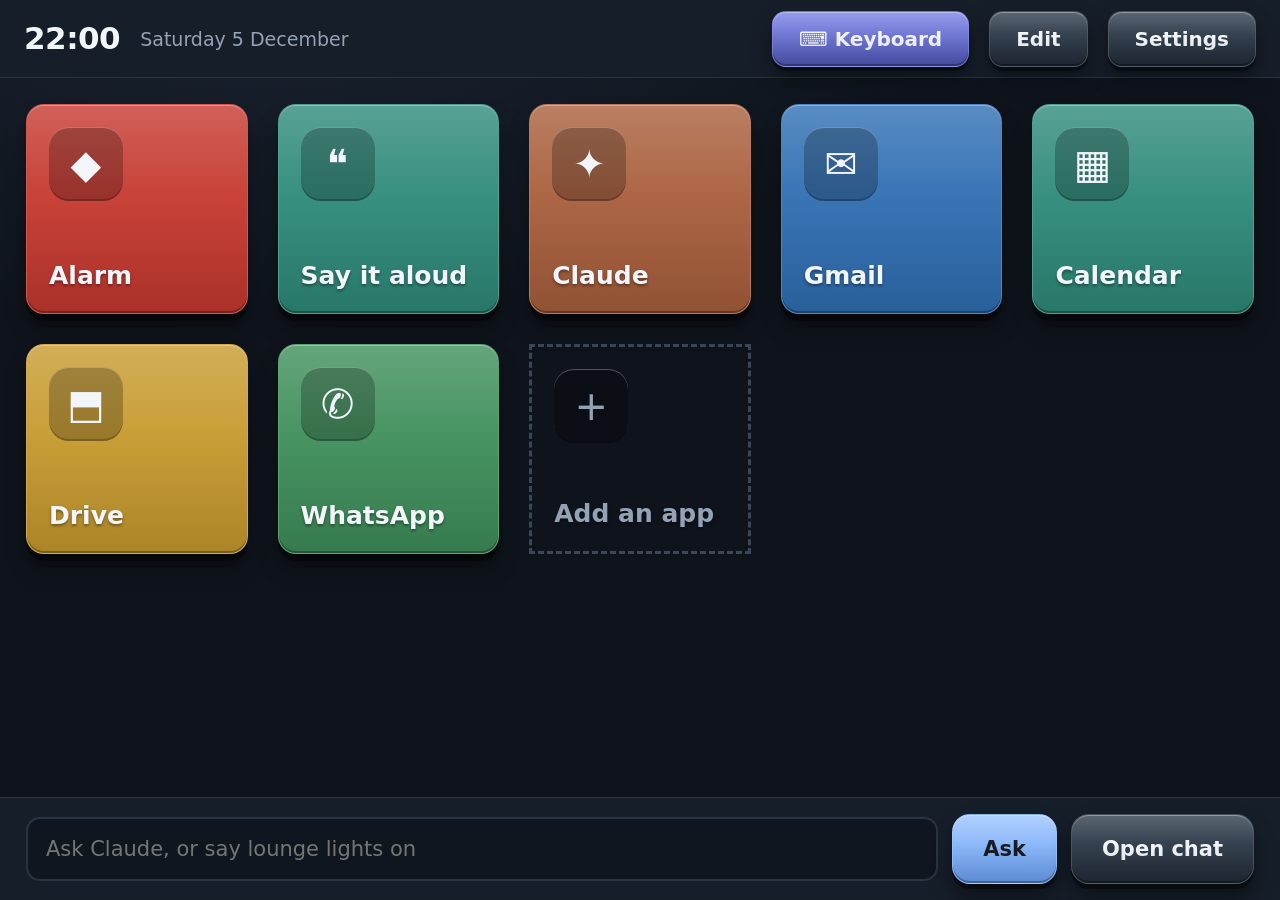
==== commit dfd824c1: "Phrase buttons with pictures; one-press alarm" ====
--- a/index.html
+++ b/index.html
@@ -263,6 +263,28 @@
   .cmdrow button{min-width:66px;min-height:60px;font-size:24px;font-weight:700;--drop:4px;
     background:linear-gradient(180deg,#8a4139,#5d2b25)}
 
+  /* ---------- phrase buttons ---------- */
+  #sayForm{max-width:none}
+  #sayForm label,#sayForm .prow,#sayForm #sayMode,#sayForm .pedit{max-width:900px}
+  .phrases{display:grid;gap:18px;grid-template-columns:repeat(auto-fill,minmax(200px,1fr))}
+  .phrase{min-height:140px;padding:16px;display:flex;flex-direction:column;align-items:center;justify-content:center;gap:10px;
+    text-align:center;font-size:21px;font-weight:700;line-height:1.2;color:#1d2430;background:linear-gradient(180deg,#d9ecff,#b9d6f5)}
+  .phrase .pic{position:relative;z-index:1;font-size:52px;line-height:1}
+  .phrase .pt{position:relative;z-index:1}
+  .phrase:nth-child(4n+2){background:linear-gradient(180deg,#d8f3e6,#b3e2cb)}
+  .phrase:nth-child(4n+3){background:linear-gradient(180deg,#fdebd3,#f6d2a6)}
+  .phrase:nth-child(4n+4){background:linear-gradient(180deg,#ece0fb,#d3c1f2)}
+  .phrase.addp{background:none;border:3px dashed #3b4757;box-shadow:none;color:var(--muted)}
+  .phrase.addp::after{display:none}
+  body.phedit .phrase:not(.addp){outline:4px solid #ffe14d;outline-offset:-4px}
+  .pedit{display:none;flex-direction:column;gap:16px;padding:18px;border:2px solid var(--line);border-radius:18px;background:#141c27}
+  .pedit.open{display:flex}
+  .pics{display:flex;flex-wrap:wrap;gap:10px}
+  .pics button{width:70px;height:70px;font-size:38px;border-radius:16px;background:#202a37;--drop:4px}
+  .pics button[aria-pressed="true"]{outline:4px solid #ffe14d}
+  .prow{display:flex;gap:14px;flex-wrap:wrap}
+  .prow button{flex:1;min-height:76px;font-size:22px;font-weight:700;--drop:5px}
+
   /* ---------- floating keyboard ---------- */
   .kb{
     position:fixed;inset:0;z-index:40;display:none;flex-direction:column;gap:10px;
@@ -305,9 +327,11 @@
   .kbacts button{flex:1;min-height:64px;padding:0 8px;font-size:20px;font-weight:700;background:linear-gradient(180deg,#31404f,#212b38)}
   .kbacts .go{background:linear-gradient(180deg,#9cc4ff,#6ba2f5);color:#0d1219}
   .kbacts .echo{background:linear-gradient(180deg,#3aa08c,#237567)}
+  .kb .press:hover,.press.key:hover{background:#ffe14d !important;color:#111 !important}
+  .kb .press.dwelling{background:#ffe14d !important;color:#111 !important;outline:4px solid #fff3a8;outline-offset:2px}
   .kb .dwelling::before{
-    content:"";position:absolute;left:0;bottom:0;height:7px;width:0;z-index:3;
-    background:#ffffff;border-radius:0 0 0 18px;animation:dwellfill var(--dwell,1000ms) linear forwards;
+    content:"";position:absolute;left:0;bottom:0;height:9px;width:0;z-index:3;
+    background:#111;border-radius:0 0 0 18px;animation:dwellfill var(--dwell,1000ms) linear forwards;
   }
   @keyframes dwellfill{to{width:100%}}
   @media (max-height:700px){
@@ -418,17 +442,29 @@
   </div>
   <div class="sheetbody">
     <form id="sayForm">
-      <label>Where should it speak?
-        <div class="radios" id="sayMode">
-          <button type="button" class="radio press" data-saymode="alexa" aria-pressed="true">Alexa speakers</button>
-          <button type="button" class="radio press" data-saymode="pc" aria-pressed="false">This computer</button>
-        </div>
-      </label>
       <label>What should it say?
         <input type="text" id="sayText" autocomplete="off" placeholder="Please come through when you can">
       </label>
-      <button type="submit" class="primary press">Speak it</button>
-      <div class="chips" id="sayChips" style="padding:0"></div>
+      <div class="radios" id="sayMode" style="gap:18px">
+        <button type="button" class="primary press" data-saymode="pc" style="flex:1;min-height:96px;font-size:27px">💻 Speak on computer</button>
+        <button type="button" class="primary press" data-saymode="alexa" style="flex:1;min-height:96px;font-size:27px;background:linear-gradient(180deg,#3aa08c,#237567);color:#fff">🔊 Speak on Alexa</button>
+      </div>
+      <div class="prow">
+        <button type="button" class="press ghostbtn" id="phSave">⭐ Save as phrase</button>
+        <button type="button" class="press ghostbtn" id="phEditBtn">✏️ Change phrases</button>
+      </div>
+      <div class="pedit" id="phEdit">
+        <label>Phrase
+          <input type="text" id="phText" autocomplete="off">
+        </label>
+        <div class="pics" id="phPics"></div>
+        <div class="prow">
+          <button type="button" class="press primary" id="phOk">Save</button>
+          <button type="button" class="press danger" id="phDel" style="min-height:76px;font-size:22px">🗑️ Delete</button>
+          <button type="button" class="press ghostbtn" id="phCancel">Cancel</button>
+        </div>
+      </div>
+      <div class="phrases" id="sayChips"></div>
       <div class="status" id="sayStatus" role="status" aria-live="polite"></div>
       <p class="hint" id="sayHint"></p>
     </form>
@@ -597,8 +633,8 @@
   <div class="kbwords" id="kbWords"></div>
   <div class="kbkeys" id="kbKeys"></div>
   <div class="kbacts">
-    <button type="button" class="press go" data-act="speak">Speak</button>
-    <button type="button" class="press echo" data-act="echo">Echo</button>
+    <button type="button" class="press go" data-act="speak">💻 Computer</button>
+    <button type="button" class="press echo" data-act="echo">🔊 Alexa</button>
     <button type="button" class="press" data-act="claude">Ask Claude</button>
     <button type="button" class="press" data-act="email">Email</button>
     <button type="button" class="press" data-act="copy">Copy</button>
@@ -687,13 +723,22 @@
     if(typeof settings.alarm !== "string") settings.alarm = "";
     if(typeof settings.alexa !== "string") settings.alexa = "";
     if(typeof settings.key !== "string") settings.key = "";
+    /* tidy pasted addresses: strip stray quotes/spaces, and swap if the
+       speaking (announce) and alarm (trigger) addresses went in the wrong boxes */
+    function tidy(u){ return String(u||"").trim().replace(/&amp;/g,"&").replace(/^['"\s]+|['"\s]+$/g,"").replace(/['"]+(?=&|$)/g,""); }
+    settings.alarm = tidy(settings.alarm);
+    settings.alexa = tidy(settings.alexa);
+    if(/\/announce\b/i.test(settings.alarm) && !/\/announce\b/i.test(settings.alexa)){
+      var sw = settings.alarm; settings.alarm = settings.alexa; settings.alexa = sw;
+    }
     var k = settings.kb || {};
     if(settings.sayMode !== "pc") settings.sayMode = "alexa";
     if(typeof settings.speaker !== "string" || !settings.speaker) settings.speaker = "kitchen-echo";
     settings.kb = {
       ai: (typeof k.ai === "undefined") ? 1 : Number(k.ai),
       model: k.model || KB_MODEL,
-      dwell: Number(k.dwell) || 0,
+      dwell: (k.dwellV3 ? Number(k.dwell) || 0 : 0),
+      dwellV3: 1,
       style: k.style || ""
     };
   }
@@ -807,7 +852,11 @@
   var awayUrl = "";
 
   function openTile(tile){
-    if(tile.mode === "alarm"){ openSheet("alarmSheet"); return; }
+    if(tile.mode === "alarm"){
+      openSheet("alarmSheet");
+      if(settings.alarm){ $("alarmGo").textContent = "Send again"; $("alarmGo").click(); }
+      return;
+    }
     if(tile.mode === "chat"){ openChat(); return; }
     if(tile.mode === "say"){ openSheet("saySheet"); return; }
 
@@ -887,7 +936,7 @@
       $("sayText").value = "";
       markSay();
       buildSayChips();
-      $("sayText").focus();
+      lastInput = $("sayText"); lastInputAt = Date.now();
     }
     if(id === "alarmSheet"){
       setStatus("alarmStatus","");
@@ -1151,7 +1200,9 @@
      alarm address (same Voice Monkey token) plus the speaker's name */
   function speakingAddress(){
     if(settings.alexa) return settings.alexa;
-    var m = (settings.alarm || "").match(/[?&]token=([^&]+)/);
+    var pool = [settings.alarm || ""].concat((settings.commands || []).map(function(c){ return c.url || ""; }));
+    var m = null;
+    for(var i=0;i<pool.length && !m;i++) m = pool[i].replace(/&amp;/g,"&").match(/token[=\/:]([A-Za-z0-9_\-.%]+)/i);
     if(!m) return "";
     return "https://api-v3.voicemonkey.io/announce?token=" + m[1] + "&device=" + encodeURIComponent(settings.speaker || "kitchen-echo");
   }
@@ -1160,9 +1211,9 @@
     if(!text) return false;
     var addr = speakingAddress();
     if(!addr){
-      openSheet("settingsSheet");
-      setStatus("settingsStatus","Paste your alarm address first, then save.");
-      return false;
+      voiceSpeak(text);
+      toast("Alexa is not linked on this device yet, so the computer spoke it.");
+      return true;
     }
     var base = addr
       .replace(/([?&])(speech|text|announcement)=[^&]*/gi,"$1")
@@ -1172,12 +1223,7 @@
   }
 
   function markSay(){
-    var all = $("sayMode").querySelectorAll(".radio");
-    for(var i=0;i<all.length;i++) all[i].setAttribute("aria-pressed", all[i].getAttribute("data-saymode") === settings.sayMode ? "true":"false");
-    $("sayHint").textContent = settings.sayMode === "pc"
-      ? "Type a sentence and this computer says it out loud."
-      : (speakingAddress() ? "Type a sentence and the Echo says it out loud."
-                        : "No speaking address saved yet. Open Settings and paste your Voice Monkey announce address.");
+    $("sayHint").textContent = "Phrases speak on the " + (settings.sayMode === "pc" ? "computer" : "Alexa") + ", the last one you used.";
   }
   function sayOut(text){
     text = String(text || "").trim();
@@ -1186,22 +1232,104 @@
     return speak(text);
   }
   $("sayMode").addEventListener("click", function(e){
-    var b = e.target.closest(".radio"); if(!b) return;
+    var b = e.target.closest("[data-saymode]"); if(!b) return;
     settings.sayMode = b.getAttribute("data-saymode");
     saveSettings(); markSay();
-    if(settings.sayMode === "pc") sayOut("This computer will speak");
-  });
+    var t = $("sayText").value.trim();
+    if(!t){ setStatus("sayStatus","Type something first."); return; }
+    if(sayOut(t)){ kbLearn(t, "talk"); setStatus("sayStatus","Said on the " + (settings.sayMode === "pc" ? "computer" : "Alexa") + ": " + t); $("sayText").value = ""; }
+  });
+
+
+  var PICS = ["🙋","💨","🔄","🙏","🥤","😣","😷","👍","👎","❤️","🛏️","🚽","🌡️","💊","📺","💡","🍽️","☕","🥶","🥵","😴","📞","⏳","😊"];
+  var PIC_WORDS = [["suction","💨"],["turn","🔄"],["thank","🙏"],["drink","🥤"],["water","🥤"],["thirst","🥤"],["pain","😣"],["hurt","😣"],
+    ["mask","😷"],["yes","👍"],["no","👎"],["love","❤️"],["bed","🛏️"],["toilet","🚽"],["hot","🥵"],["cold","🥶"],["tea","☕"],["coffee","☕"],
+    ["eat","🍽️"],["food","🍽️"],["tv","📺"],["light","💡"],["sleep","😴"],["tired","😴"],["phone","📞"],["wait","⏳"],["medic","💊"],["come","🙋"]];
+  function guessPic(t){
+    var low = " " + String(t).toLowerCase() + " ";
+    for(var i=0;i<PIC_WORDS.length;i++) if(low.indexOf(PIC_WORDS[i][0]) > -1) return PIC_WORDS[i][1];
+    return "💬";
+  }
+  if(!Array.isArray(settings.phrases)){
+    settings.phrases = [
+      {t:"Please come through when you can", p:"🙋"},{t:"I need the suction", p:"💨"},{t:"Can you turn me", p:"🔄"},
+      {t:"Can you adjust my mask", p:"😷"},{t:"I would like a drink", p:"🥤"},{t:"I am in pain", p:"😣"},
+      {t:"Yes", p:"👍"},{t:"No", p:"👎"},{t:"Thank you", p:"🙏"},{t:"I love you", p:"❤️"}
+    ];
+    saveSettings();
+  }
+  var phEditing = false, phIndex = -1, phPic = "💬";
 
   function buildSayChips(){
     var wrap = $("sayChips");
     wrap.textContent = "";
-    SAY_PRESETS.forEach(function(p){
+    if(!Array.isArray(settings.phrases)) settings.phrases = [];
+    settings.phrases.forEach(function(ph, i){
       var b = document.createElement("button");
-      b.type = "button"; b.className = "chip press"; b.textContent = p;
-      b.addEventListener("click", function(){ if(sayOut(p)) setStatus("sayStatus","Said: " + p); });
+      b.type = "button"; b.className = "phrase press";
+      var pic = document.createElement("span"); pic.className = "pic"; pic.textContent = ph.p || "💬";
+      var tx = document.createElement("span"); tx.className = "pt"; tx.textContent = ph.t;
+      b.appendChild(pic); b.appendChild(tx);
+      b.addEventListener("click", function(){
+        if(phEditing){ openPhrase(i); return; }
+        if(sayOut(ph.t)) setStatus("sayStatus","Said on the " + (settings.sayMode === "pc" ? "computer" : "Alexa") + ": " + ph.t);
+      });
       wrap.appendChild(b);
     });
   }
+  function buildPics(){
+    var w = $("phPics"); w.textContent = "";
+    PICS.forEach(function(p){
+      var b = document.createElement("button");
+      b.type = "button"; b.className = "press"; b.textContent = p;
+      b.setAttribute("aria-pressed", p === phPic ? "true" : "false");
+      b.addEventListener("click", function(){ phPic = p; buildPics(); });
+      w.appendChild(b);
+    });
+  }
+  function openPhrase(i){
+    phIndex = i;
+    var ph = i > -1 ? settings.phrases[i] : {t:$("sayText").value.trim(), p:guessPic($("sayText").value)};
+    $("phText").value = ph.t; phPic = ph.p || "💬";
+    $("phDel").style.display = i > -1 ? "" : "none";
+    buildPics();
+    $("phEdit").classList.add("open");
+    $("phEdit").scrollIntoView({block:"center"});
+  }
+  function closePhrase(){ $("phEdit").classList.remove("open"); phIndex = -1; }
+  $("phSave").addEventListener("click", function(){
+    var t = $("sayText").value.trim();
+    if(!t){ setStatus("sayStatus","Type the phrase in the box first, then press Save as phrase."); return; }
+    settings.phrases.push({t:t, p:guessPic(t)});
+    saveSettings(); buildSayChips();
+    $("sayText").value = "";
+    setStatus("sayStatus","⭐ Saved: " + t);
+  });
+  $("phEditBtn").addEventListener("click", function(){
+    phEditing = !phEditing;
+    document.body.classList.toggle("phedit", phEditing);
+    this.textContent = phEditing ? "✅ Done changing" : "✏️ Change phrases";
+    setStatus("sayStatus", phEditing ? "Press a phrase to change its words or picture, or delete it." : "");
+    if(!phEditing) closePhrase();
+  });
+  $("phOk").addEventListener("click", function(){
+    var t = $("phText").value.trim();
+    if(!t) return;
+    if(phIndex > -1) settings.phrases[phIndex] = {t:t, p:phPic};
+    else settings.phrases.push({t:t, p:phPic});
+    saveSettings(); buildSayChips(); closePhrase();
+    setStatus("sayStatus","Saved.");
+  });
+  var delArmed = false;
+  $("phDel").addEventListener("click", function(){
+    if(phIndex < 0) return;
+    if(!delArmed){ delArmed = true; this.textContent = "Press again to delete"; var me=this; setTimeout(function(){ delArmed=false; me.textContent="🗑️ Delete"; },4000); return; }
+    delArmed = false; this.textContent = "🗑️ Delete";
+    settings.phrases.splice(phIndex,1);
+    saveSettings(); buildSayChips(); closePhrase();
+    setStatus("sayStatus","Deleted.");
+  });
+  $("phCancel").addEventListener("click", closePhrase);
   $("sayForm").addEventListener("submit", function(e){
     e.preventDefault();
     var t = $("sayText").value;
@@ -1632,6 +1760,7 @@
     }
     box.scrollTop = box.scrollHeight;
     $("kbMode").textContent = "Mode: " + MODE_NAMES[kb.mode];
+
   }
 
   /* ---- word row: learned words first, then common English ---- */
@@ -1874,8 +2003,14 @@
       u.lang = "en-GB";
       var v = speechSynthesis.getVoices().filter(function(x){ return /en[-_]GB/i.test(x.lang); })[0];
       if(v) u.voice = v;
-      speechSynthesis.cancel();
-      setTimeout(function(){ try{ speechSynthesis.resume(); speechSynthesis.speak(u); }catch(e){} }, 120);
+      window.__hubUtter = u; /* keep a reference so Chrome does not drop it */
+      if(speechSynthesis.speaking || speechSynthesis.pending){
+        speechSynthesis.cancel();
+        setTimeout(function(){ speechSynthesis.speak(u); }, 60);
+      } else {
+        speechSynthesis.resume();
+        speechSynthesis.speak(u);
+      }
       return true;
     }catch(e){ return false; }
   }
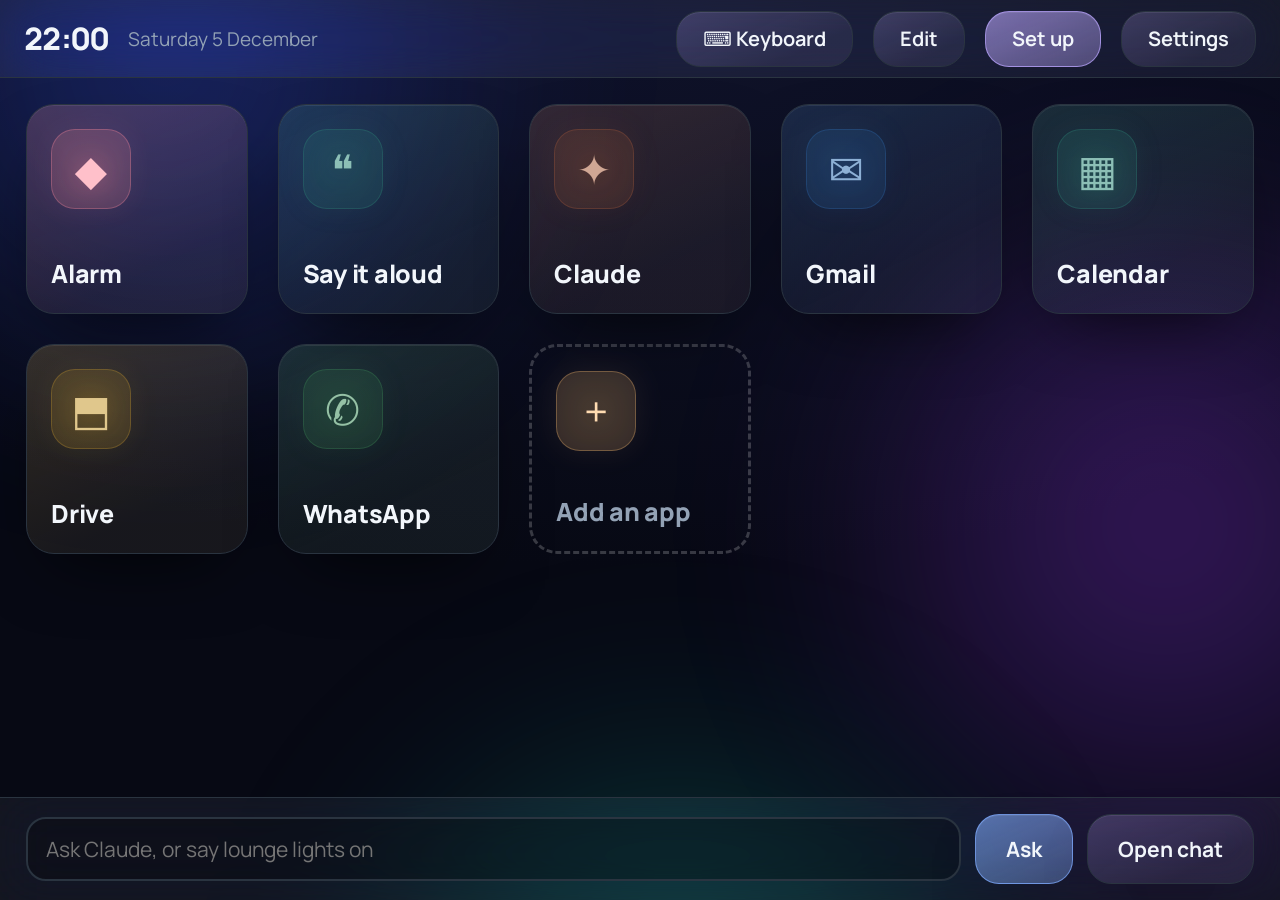
==== commit 814b918b: "Gaze UI restyle, setup page, per-speaker Say aloud Hub now uses the shared Gaze UI look (from GazeCa" ====
--- a/index.html
+++ b/index.html
@@ -5,7 +5,11 @@
 <meta name="viewport" content="width=device-width, initial-scale=1, viewport-fit=cover">
 <title>Hub</title>
 <link rel="manifest" href="manifest.webmanifest">
-<meta name="theme-color" content="#0f141c">
+<meta name="theme-color" content="#070914">
+<link rel="preconnect" href="https://fonts.googleapis.com">
+<link rel="preconnect" href="https://fonts.gstatic.com" crossorigin>
+<link href="https://fonts.googleapis.com/css2?family=Manrope:wght@400;500;600;700;800&display=swap" rel="stylesheet">
+<link rel="stylesheet" href="gaze-ui.css">
 <link rel="apple-touch-icon" href="icon-192.png">
 <meta name="apple-mobile-web-app-capable" content="yes">
 <meta name="mobile-web-app-capable" content="yes">
@@ -266,10 +270,13 @@
   /* ---------- phrase buttons ---------- */
   #sayForm{max-width:none}
   #sayForm label,#sayForm .prow,#sayForm #sayMode,#sayForm .pedit{max-width:900px}
-  .phrases{display:grid;gap:18px;grid-template-columns:repeat(auto-fill,minmax(200px,1fr))}
-  .phrase{min-height:140px;padding:16px;display:flex;flex-direction:column;align-items:center;justify-content:center;gap:10px;
-    text-align:center;font-size:21px;font-weight:700;line-height:1.2;color:#1d2430;background:linear-gradient(180deg,#d9ecff,#b9d6f5)}
-  .phrase .pic{position:relative;z-index:1;font-size:52px;line-height:1}
+  .phrases{display:grid;gap:12px;grid-template-columns:repeat(auto-fill,minmax(130px,1fr))}
+  .phrase{min-height:84px;padding:8px;display:flex;flex-direction:column;align-items:center;justify-content:center;gap:4px;
+    text-align:center;font-size:16px;font-weight:700;line-height:1.2;color:#1d2430;background:linear-gradient(180deg,#d9ecff,#b9d6f5)}
+  .phrase .pic{position:relative;z-index:1;font-size:30px;line-height:1}
+  .phrase .px{display:none;position:absolute;top:-8px;right:-8px;z-index:4;width:44px;height:44px;border-radius:50%;
+    background:#e05548;color:#fff;font-size:24px;font-weight:800;align-items:center;justify-content:center;box-shadow:0 3px 8px rgba(0,0,0,.5)}
+  body.phedit .phrase .px{display:flex}
   .phrase .pt{position:relative;z-index:1}
   .phrase:nth-child(4n+2){background:linear-gradient(180deg,#d8f3e6,#b3e2cb)}
   .phrase:nth-child(4n+3){background:linear-gradient(180deg,#fdebd3,#f6d2a6)}
@@ -355,8 +362,111 @@
     box-shadow:0 12px 34px rgba(0,0,0,.45);max-width:80vw;text-align:center;
   }
 </style>
+<style id="gazeTheme">
+  /* ===== Gaze UI look (GazeCast style), layered over the Hub's own layout ===== */
+  body.gaze{font-family:var(--font);background:radial-gradient(120% 90% at 50% 0%, var(--bg1), var(--bg0) 70%) fixed;color:var(--text)}
+  .gaze .bar,.gaze .warn,.gaze .grid,.gaze .answer,.gaze .dock{position:relative;z-index:1}
+  .gaze .bar,.gaze .dock,.gaze .homebar,.gaze .composer{background:var(--glass);border-color:var(--line);backdrop-filter:blur(26px) saturate(150%);-webkit-backdrop-filter:blur(26px) saturate(150%)}
+  .gaze .clock{font-weight:800;letter-spacing:-.02em}
+  .gaze .date,.gaze .apptitle,.gaze .hint,.gaze label{color:var(--muted)}
+
+  /* every pressable thing becomes a tinted glass button */
+  .gaze .press{
+    --c:var(--c-nav);
+    border:1px solid var(--line);border-radius:24px;color:var(--text);
+    background:linear-gradient(155deg, color-mix(in srgb, var(--c) 19%, transparent), color-mix(in srgb, var(--c) 5%, transparent) 72%), var(--btn-base);
+    box-shadow:var(--shadow), inset 0 1px 0 rgba(255,255,255,.08);
+    transition:transform .5s var(--bounce), box-shadow .3s var(--ease), border-color .3s, background .3s;
+    filter:none;text-shadow:none;
+  }
+  .gaze .press::after{display:none}
+  .gaze .press:hover,.gaze .press.gz-hot{
+    filter:none;transform:scale(1.035);z-index:3;
+    border-color:color-mix(in srgb, var(--c) 70%, transparent);
+    box-shadow:0 14px 44px -10px color-mix(in srgb, var(--c) 60%, transparent), 0 0 0 1px color-mix(in srgb, var(--c) 35%, transparent), inset 0 1px 0 rgba(255,255,255,.16);
+    background:linear-gradient(155deg, color-mix(in srgb, var(--c) 32%, transparent), color-mix(in srgb, var(--c) 10%, transparent) 72%), var(--btn-base);
+  }
+  .gaze .press:active,.gaze .press.down{transform:scale(.96);transition-duration:.12s;box-shadow:var(--shadow)}
+  .gaze .press[aria-pressed="true"],.gaze .key.on{
+    background:linear-gradient(155deg, color-mix(in srgb, var(--c) 52%, transparent), color-mix(in srgb, var(--c) 24%, transparent)), var(--btn-base);
+    border-color:color-mix(in srgb, var(--c) 75%, transparent);color:var(--text);outline:none;
+    box-shadow:0 0 34px -8px color-mix(in srgb, var(--c) 70%, transparent), inset 0 1px 0 rgba(255,255,255,.22);
+  }
+
+  /* colour families */
+  .gaze .tile.alarm,.gaze .danger,.gaze .cmdrow button,.gaze .phrase .px{--c:var(--c-danger)}
+  .gaze .primary,.gaze .homebtn,.gaze .dock .ask,.gaze .awaybtns .b1,.gaze .kbacts .go,.gaze .kbside .hidekb,.gaze .composer button:not(.ghost){--c:var(--c-nav)}
+  .gaze .chip,.gaze .kbacts .echo,.gaze .awaybtns .b2,.gaze .sent,.gaze .msg.ran{--c:var(--c-sys)}
+  .gaze .word{--c:var(--c-set)}
+  .gaze .setupbtn{--c:var(--c-apps)}
+  .gaze .barbtn,.gaze .closebtn,.gaze .ghostbtn,.gaze .radio,.gaze .key,.gaze .kbside button,.gaze .kbacts button,.gaze .answer button,.gaze .stuck button,.gaze .awaybtns .b3,.gaze .dock .full,.gaze .composer button.ghost,.gaze .pics button{--c:var(--c-set)}
+  .gaze .key{--c:var(--c-nav)}
+  .gaze .primary,.gaze .homebtn,.gaze .danger,.gaze .dock .ask,.gaze .awaybtns .b1,.gaze .kbacts .go,.gaze .kbacts .echo,.gaze .kbside .hidekb,.gaze .setupbtn{
+    background:linear-gradient(155deg, color-mix(in srgb, var(--c) 58%, transparent), color-mix(in srgb, var(--c) 30%, transparent)), var(--btn-base);
+    border-color:color-mix(in srgb, var(--c) 70%, transparent);color:var(--text);
+  }
+  .gaze .danger{min-height:130px;font-size:30px}
+
+  /* tiles */
+  .gaze .tile{border-radius:28px;padding:24px}
+  .gaze .tile .glyph{
+    width:80px;height:80px;border-radius:24px;font-size:42px;
+    color:color-mix(in srgb, var(--c) 55%, white);
+    background:color-mix(in srgb, var(--c) 16%, transparent);
+    border:1px solid color-mix(in srgb, var(--c) 30%, transparent);
+    box-shadow:none;filter:drop-shadow(0 0 14px color-mix(in srgb, var(--c) 45%, transparent));
+    transition:transform .5s var(--bounce);
+  }
+  :root[data-theme="light"] .gaze .tile .glyph{color:color-mix(in srgb, var(--c) 80%, black)}
+  .gaze .tile:hover .glyph,.gaze .tile.gz-hot .glyph{transform:scale(1.08) rotate(-3deg)}
+  .gaze .tile .name{font-weight:800;letter-spacing:-.01em;text-shadow:none}
+  .gaze .tile.add{background:none;border:3px dashed var(--line-strong);box-shadow:none;color:var(--muted)}
+  .gaze .tile.add .glyph{--c:var(--c-apps)}
+  .gaze .ctl{background:var(--glass-strong);border:1px solid var(--line-strong);border-radius:18px;color:var(--text)}
+  body.gaze.editing .tile{outline:3px solid color-mix(in srgb, var(--c-apps) 70%, transparent)}
+
+  /* full screens and sheets */
+  .gaze .appview,.gaze .away{background:radial-gradient(120% 90% at 50% 0%, var(--bg1), var(--bg0) 70%)}
+  .gaze .sheet,.gaze .kb{background:var(--glass-strong);backdrop-filter:blur(30px) saturate(150%);-webkit-backdrop-filter:blur(30px) saturate(150%)}
+  .gaze .sheethead{border-color:var(--line)}
+  .gaze .sheethead h2,.gaze .awaybody h2{font-weight:800;letter-spacing:-.02em}
+  .gaze .stuck,.gaze .answer,.gaze .pedit{background:var(--glass);border-color:var(--line)}
+  .gaze .warn{background:color-mix(in srgb, var(--c-danger) 18%, transparent);border-color:color-mix(in srgb, var(--c-danger) 40%, transparent)}
+
+  /* text boxes */
+  .gaze input[type=text],.gaze input[type=url],.gaze input[type=password],.gaze textarea,.gaze .dock input,.gaze .composer input,.gaze .kbtext{
+    background:var(--field);color:var(--text);border:2px solid var(--line);border-radius:20px;font-family:var(--font);
+  }
+  .gaze input:focus,.gaze textarea:focus{outline:none;border-color:var(--c-nav)}
+  .gaze .kbtext{border-color:color-mix(in srgb, var(--c-nav) 60%, transparent)}
+  .gaze .caret{background:var(--c-nav)}
+
+  /* chat */
+  .gaze .msg.me{background:color-mix(in srgb, var(--c-nav) 22%, var(--glass));border:1px solid var(--line)}
+  .gaze .msg.claude{background:var(--glass);border-color:var(--line)}
+  .gaze .msg.ran{background:color-mix(in srgb, var(--c-sys) 30%, transparent)}
+  .gaze .msg.err{background:color-mix(in srgb, var(--c-danger) 20%, transparent);border-color:color-mix(in srgb, var(--c-danger) 45%, transparent)}
+
+  /* phrases: four soft colour families in turn */
+  .gaze .phrase{--c:var(--c-sys);color:var(--text);border-radius:22px;font-size:17px}
+  .gaze .phrase:nth-child(4n+2){--c:var(--c-nav)}
+  .gaze .phrase:nth-child(4n+3){--c:var(--c-apps)}
+  .gaze .phrase:nth-child(4n+4){--c:var(--c-gaze)}
+  .gaze .phrase.addp{background:none;border:3px dashed var(--line-strong);box-shadow:none;color:var(--muted)}
+  .gaze .phrase .px{background:var(--c-danger);color:#fff}
+  .gaze .saywhere{display:grid;gap:14px;grid-template-columns:repeat(auto-fill,minmax(200px,1fr));max-width:900px}
+
+  /* keyboard: no yellow flash, glow in the key's own colour instead */
+  .gaze .kb .press:hover,.gaze .press.key:hover{background:linear-gradient(155deg, color-mix(in srgb, var(--c) 38%, transparent), color-mix(in srgb, var(--c) 14%, transparent) 72%), var(--btn-base) !important;color:var(--text) !important}
+  .gaze .kb .press.dwelling{background:linear-gradient(155deg, color-mix(in srgb, var(--c) 52%, transparent), color-mix(in srgb, var(--c) 24%, transparent)), var(--btn-base) !important;color:var(--text) !important;outline:3px solid var(--c);outline-offset:2px}
+  .gaze .kb .dwelling::before{background:var(--c);border-radius:0 0 0 22px}
+  .gaze .sent.empty{border-color:var(--line-strong);color:var(--muted)}
+
+  .gaze .toast{background:var(--glass-strong);color:var(--text);border:1px solid color-mix(in srgb, var(--c-sys) 50%, transparent);border-radius:22px;backdrop-filter:blur(26px);box-shadow:var(--shadow)}
+</style>
 </head>
-<body>
+<body class="gaze">
+<div class="backdrop" aria-hidden="true"><i></i><i></i><i></i></div>
 
 <div class="bar">
   <div>
@@ -365,6 +475,7 @@
   <div class="date" id="date"></div>
   <div class="spacer"></div>
   <button class="barbtn press" id="editBtn" aria-pressed="false">Edit</button>
+  <button class="barbtn press setupbtn" id="setupBtn" onclick="location.href='setup.html'">Set up</button>
   <button class="barbtn press" id="settingsBtn">Settings</button>
 </div>
 
@@ -445,6 +556,10 @@
       <label>What should it say?
         <input type="text" id="sayText" autocomplete="off" placeholder="Please come through when you can">
       </label>
+      <div id="sayWhereWrap" hidden>
+        <p class="g-label" style="margin-bottom:10px">Speak on</p>
+        <div class="saywhere" id="sayWhere"></div>
+      </div>
       <div class="radios" id="sayMode" style="gap:18px">
         <button type="button" class="primary press" data-saymode="pc" style="flex:1;min-height:96px;font-size:27px">💻 Speak on computer</button>
         <button type="button" class="primary press" data-saymode="alexa" style="flex:1;min-height:96px;font-size:27px;background:linear-gradient(180deg,#3aa08c,#237567);color:#fff">🔊 Speak on Alexa</button>
@@ -731,6 +846,11 @@
     if(/\/announce\b/i.test(settings.alarm) && !/\/announce\b/i.test(settings.alexa)){
       var sw = settings.alarm; settings.alarm = settings.alexa; settings.alexa = sw;
     }
+    if(!settings.vm || typeof settings.vm !== "object") settings.vm = {};
+    if(!Array.isArray(settings.vm.rooms)) settings.vm.rooms = [];
+    if(!settings.vm.alarmText) settings.vm.alarmText = "Alarm. I need help now, please come quickly.";
+    if(!settings.theme) settings.theme = "dark";
+    if(typeof settings.gazeDwell !== "number") settings.gazeDwell = 0;
     var k = settings.kb || {};
     if(settings.sayMode !== "pc") settings.sayMode = "alexa";
     if(typeof settings.speaker !== "string" || !settings.speaker) settings.speaker = "kitchen-echo";
@@ -807,7 +927,7 @@
     tiles.forEach(function(tile, i){
       var btn = document.createElement("button");
       btn.className = "tile press" + (tile.mode === "alarm" ? " alarm" : "");
-      if(tile.mode !== "alarm") btn.style.backgroundColor = tile.colour || COLOURS[0];
+      if(tile.mode !== "alarm") btn.style.setProperty("--c", tile.colour || COLOURS[0]);
       btn.setAttribute("data-open", tile.id);
       var g = document.createElement("span"); g.className = "glyph"; g.textContent = tile.glyph || "◆";
       var n = document.createElement("span"); n.className = "name"; n.textContent = tile.name;
@@ -854,7 +974,7 @@
   function openTile(tile){
     if(tile.mode === "alarm"){
       openSheet("alarmSheet");
-      if(settings.alarm){ $("alarmGo").textContent = "Send again"; $("alarmGo").click(); }
+      if(alarmReady()){ $("alarmGo").textContent = "Send again"; $("alarmGo").click(); }
       return;
     }
     if(tile.mode === "chat"){ openChat(); return; }
@@ -935,14 +1055,15 @@
       setStatus("sayStatus","");
       $("sayText").value = "";
       markSay();
+      buildSayWhere();
       buildSayChips();
       lastInput = $("sayText"); lastInputAt = Date.now();
     }
     if(id === "alarmSheet"){
       setStatus("alarmStatus","");
-      $("alarmHint").textContent = settings.alarm
-        ? "This starts your Alexa routine — the announcement on every Echo, the lights, and the message to your carers."
-        : "No alarm address saved yet. Open Settings and paste your Voice Monkey trigger address first.";
+      $("alarmHint").textContent = alarmReady()
+        ? "This sounds the alarm on every speaker."
+        : "The alarm is not set up yet. Press Set up at the top of the Hub.";
     }
   }
   function closeSheets(){
@@ -1180,7 +1301,14 @@
     }catch(e){ beacon(url); }
   }
 
+  function alarmReady(){ return (vmReady() && settings.vm.alarm) || settings.alarm; }
   $("alarmGo").addEventListener("click", function(){
+    if(vmReady() && settings.vm.alarm){
+      setStatus("alarmStatus","Sending…");
+      fire(vmAnnounce(settings.vm.alarm, settings.vm.alarmText));
+      setTimeout(function(){ setStatus("alarmStatus","Alarm sent to every speaker. If they stay quiet, press again."); }, 700);
+      return;
+    }
     if(!settings.alarm){
       openSheet("settingsSheet");
       setStatus("settingsStatus","Paste your alarm address, then save.");
@@ -1198,7 +1326,18 @@
 
   /* the speaking address: the one saved in Settings, or else built from the
      alarm address (same Voice Monkey token) plus the speaker's name */
+  function vmReady(){ return !!(settings.vm && settings.vm.token); }
+  function vmTarget(){
+    var v = settings.vm, want = settings.sayTo || "all";
+    if(want !== "all") for(var i=0;i<v.rooms.length;i++) if(v.rooms[i].id === want) return want;
+    return v.all || (v.rooms[0] && v.rooms[0].id) || "";
+  }
+  function vmAnnounce(device, text){
+    return "https://api-v3.voicemonkey.io/announce?token=" + encodeURIComponent(settings.vm.token) +
+      "&device=" + encodeURIComponent(device) + (text ? "&speech=" + encodeURIComponent(text) : "");
+  }
   function speakingAddress(){
+    if(vmReady() && vmTarget()) return vmAnnounce(vmTarget(), "");
     if(settings.alexa) return settings.alexa;
     var pool = [settings.alarm || ""].concat((settings.commands || []).map(function(c){ return c.url || ""; }));
     var m = null;
@@ -1222,6 +1361,30 @@
     return true;
   }
 
+  function buildSayWhere(){
+    var wrap = $("sayWhere"), v = settings.vm, list = [];
+    if(vmReady() && v.all) list.push({id:"all", name:"All speakers", g:"🔊"});
+    if(vmReady()) v.rooms.forEach(function(r){ list.push({id:r.id, name:r.name, g:"📍"}); });
+    $("sayWhereWrap").hidden = list.length < 2;
+    var cur = settings.sayTo || "all";
+    if(!list.some(function(x){ return x.id === cur; }) && list.length) cur = list[0].id;
+    wrap.textContent = "";
+    list.forEach(function(x){
+      var b = document.createElement("button");
+      b.type = "button"; b.className = "g-btn";
+      b.setAttribute("data-cat", x.id === "all" ? "sys" : "nav");
+      b.setAttribute("aria-pressed", x.id === cur ? "true" : "false");
+      var g = document.createElement("span"); g.className = "glyph"; g.textContent = x.g;
+      b.appendChild(g); b.appendChild(document.createTextNode(x.name));
+      b.addEventListener("click", function(){
+        settings.sayTo = x.id; settings.sayMode = "alexa"; saveSettings(); buildSayWhere(); markSay();
+        var t = $("sayText").value.trim();
+        if(t && speak(t)){ kbLearn(t, "talk"); setStatus("sayStatus","Said on " + x.name + ": " + t); $("sayText").value = ""; }
+        else setStatus("sayStatus","Phrases will now speak on " + x.name + ".");
+      });
+      wrap.appendChild(b);
+    });
+  }
   function markSay(){
     $("sayHint").textContent = "Phrases speak on the " + (settings.sayMode === "pc" ? "computer" : "Alexa") + ", the last one you used.";
   }
@@ -1270,7 +1433,14 @@
       var pic = document.createElement("span"); pic.className = "pic"; pic.textContent = ph.p || "💬";
       var tx = document.createElement("span"); tx.className = "pt"; tx.textContent = ph.t;
       b.appendChild(pic); b.appendChild(tx);
-      b.addEventListener("click", function(){
+      var x = document.createElement("span"); x.className = "px"; x.textContent = "✕";
+      x.setAttribute("role","button"); x.setAttribute("aria-label","Delete " + ph.t);
+      b.appendChild(x);
+      b.addEventListener("click", function(e){
+        if(phEditing && e.target.closest(".px")){
+          settings.phrases.splice(i,1); saveSettings(); closePhrase(); buildSayChips();
+          setStatus("sayStatus","🗑️ Deleted: " + ph.t); return;
+        }
         if(phEditing){ openPhrase(i); return; }
         if(sayOut(ph.t)) setStatus("sayStatus","Said on the " + (settings.sayMode === "pc" ? "computer" : "Alexa") + ": " + ph.t);
       });
@@ -1309,7 +1479,7 @@
     phEditing = !phEditing;
     document.body.classList.toggle("phedit", phEditing);
     this.textContent = phEditing ? "✅ Done changing" : "✏️ Change phrases";
-    setStatus("sayStatus", phEditing ? "Press a phrase to change its words or picture, or delete it." : "");
+    setStatus("sayStatus", phEditing ? "Press ✕ to delete. Press a phrase to change its words or picture." : "");
     if(!phEditing) closePhrase();
   });
   $("phOk").addEventListener("click", function(){
@@ -1323,8 +1493,6 @@
   var delArmed = false;
   $("phDel").addEventListener("click", function(){
     if(phIndex < 0) return;
-    if(!delArmed){ delArmed = true; this.textContent = "Press again to delete"; var me=this; setTimeout(function(){ delArmed=false; me.textContent="🗑️ Delete"; },4000); return; }
-    delArmed = false; this.textContent = "🗑️ Delete";
     settings.phrases.splice(phIndex,1);
     saveSettings(); buildSayChips(); closePhrase();
     setStatus("sayStatus","Deleted.");
@@ -2271,5 +2439,9 @@
 
 })();
 </script>
+<script src="gaze-ui.js"></script>
+<script>
+  (function(){ try{ var s = JSON.parse(localStorage.getItem("gazehub.settings.v1")) || {}; GazeUI.theme(s.theme); GazeUI.dwell(s.gazeDwell || 0); }catch(e){ GazeUI.theme("dark"); } GazeUI.sound(false); })();
+</script>
 </body>
 </html>
--- a/gaze-ui.css
+++ b/gaze-ui.css
@@ -0,0 +1,148 @@
+/* Gaze UI — the shared look for every eye-gaze app (from GazeCast).
+   Calm, large, glassy. Dark by default, light optional via <html data-theme="light">.
+   Every button gets a colour family through --c (set with data-cat or style="--c:…"). */
+
+:root {
+  --font: "Manrope", "Segoe UI Variable Display", "Segoe UI", system-ui, sans-serif;
+  --spring: linear(0, 0.006, 0.025 2.8%, 0.101 6.1%, 0.539 18.9%, 0.721 25.3%, 0.849 31.5%, 0.937 38.1%, 0.968 41.8%, 0.991 45.7%, 1.006 50.1%, 1.015 55%, 1.017 63.9%, 1.001 85.9%, 1);
+  --bounce: linear(0, 0.009, 0.035 2.1%, 0.141 4.4%, 0.723 12.9%, 0.938 16.7%, 1.017, 1.077, 1.121, 1.149 24.3%, 1.159, 1.163, 1.161, 1.154 29.9%, 1.129 32.8%, 1.051 39.6%, 1.017 43.1%, 0.991, 0.977 51%, 0.974 53.8%, 0.975 57.1%, 0.997 69.8%, 1.003 76.9%, 1);
+  --ease: cubic-bezier(.22, 1, .36, 1);
+  --radius: 26px;
+
+  --bg0: #070914; --bg1: #10132b;
+  --text: #f4f6ff; --muted: #a9b0d2;
+  --glass: rgba(255, 255, 255, .055); --glass-strong: rgba(22, 26, 52, .86);
+  --btn-base: rgba(255, 255, 255, .035);
+  --field: rgba(0, 0, 0, .28);
+  --line: rgba(255, 255, 255, .11); --line-strong: rgba(255, 255, 255, .2);
+  --shadow: 0 30px 70px -28px rgba(0, 0, 0, .75);
+  --blob-a: #3a5bff; --blob-b: #a03cff; --blob-c: #12b8a6; --blob-alpha: .34;
+  --c-nav: #7fabff; --c-sys: #5fe6d0; --c-apps: #ffc073; --c-set: #bba6ff; --c-gaze: #f6a0dc; --c-danger: #ff8d9e;
+  --c: var(--c-nav);
+  color-scheme: dark;
+}
+:root[data-theme="light"] {
+  --bg0: #f1f3fc; --bg1: #dfe5f8;
+  --text: #171b31; --muted: #555d80;
+  --glass: rgba(255, 255, 255, .58); --glass-strong: rgba(250, 251, 255, .9);
+  --btn-base: rgba(255, 255, 255, .72);
+  --field: rgba(255, 255, 255, .8);
+  --line: rgba(40, 52, 110, .13); --line-strong: rgba(40, 52, 110, .28);
+  --shadow: 0 30px 70px -30px rgba(52, 64, 130, .45);
+  --blob-a: #8fb0ff; --blob-b: #d7a8ff; --blob-c: #8ee8d8; --blob-alpha: .6;
+  --c-nav: #2c66e8; --c-sys: #0b8f84; --c-apps: #c96a04; --c-set: #7447f2; --c-gaze: #b8229a; --c-danger: #dc1f4a;
+  color-scheme: light;
+}
+[data-cat="nav"] { --c: var(--c-nav); }
+[data-cat="sys"] { --c: var(--c-sys); }
+[data-cat="apps"] { --c: var(--c-apps); }
+[data-cat="set"] { --c: var(--c-set); }
+[data-cat="gaze"] { --c: var(--c-gaze); }
+[data-cat="danger"] { --c: var(--c-danger); }
+
+* { box-sizing: border-box; }
+body.gaze {
+  margin: 0; font-family: var(--font); color: var(--text);
+  background: radial-gradient(120% 90% at 50% 0%, var(--bg1), var(--bg0) 70%) fixed;
+  -webkit-font-smoothing: antialiased; transition: background .6s, color .4s;
+}
+:where(.gaze) button { font: inherit; color: inherit; border: 0; background: none; padding: 0; cursor: pointer; -webkit-tap-highlight-color: transparent; }
+:where(.gaze) :focus-visible { outline: 3px solid var(--c); outline-offset: 3px; }
+:where(.gaze) :is(h1, h2, h3, p) { margin: 0; }
+.gaze [hidden] { display: none !important; }
+.ico { width: 1em; height: 1em; flex: none; }
+
+/* drifting colour blobs behind everything */
+.backdrop { position: fixed; inset: 0; overflow: hidden; z-index: 0; pointer-events: none; }
+.backdrop i { position: absolute; width: 70vmax; height: 70vmax; border-radius: 50%; filter: blur(90px); opacity: var(--blob-alpha); will-change: transform; }
+.backdrop i:nth-child(1) { background: radial-gradient(circle, var(--blob-a), transparent 62%); left: -22vmax; top: -30vmax; animation: drift-a 36s ease-in-out infinite alternate; }
+.backdrop i:nth-child(2) { background: radial-gradient(circle, var(--blob-b), transparent 62%); right: -26vmax; top: 6vmax; animation: drift-b 44s ease-in-out infinite alternate; }
+.backdrop i:nth-child(3) { background: radial-gradient(circle, var(--blob-c), transparent 62%); left: 18vmax; bottom: -46vmax; animation: drift-c 52s ease-in-out infinite alternate; }
+@keyframes drift-a { to { transform: translate(16vmax, 12vmax) scale(1.15); } }
+@keyframes drift-b { to { transform: translate(-18vmax, 10vmax) scale(.9); } }
+@keyframes drift-c { to { transform: translate(10vmax, -14vmax) scale(1.2); } }
+@media (prefers-reduced-motion: reduce) { .backdrop i { animation: none; } }
+
+/* frosted glass panels */
+.glass {
+  background: var(--glass); border: 1px solid var(--line); border-radius: var(--radius);
+  backdrop-filter: blur(26px) saturate(150%); -webkit-backdrop-filter: blur(26px) saturate(150%);
+  box-shadow: var(--shadow), inset 0 1px 0 rgba(255, 255, 255, .08);
+}
+
+/* the one button style: glass tinted by its colour family */
+.g-btn {
+  position: relative; overflow: hidden; isolation: isolate;
+  display: flex; align-items: center; justify-content: center; gap: 14px;
+  min-height: 96px; padding: 14px 26px; border-radius: 24px;
+  border: 1px solid var(--line);
+  background: linear-gradient(155deg, color-mix(in srgb, var(--c) 19%, transparent), color-mix(in srgb, var(--c) 5%, transparent) 72%), var(--btn-base);
+  color: var(--text); font-size: 24px; font-weight: 700; line-height: 1.15; text-align: center; letter-spacing: -.005em;
+  transition: transform .5s var(--bounce), box-shadow .3s var(--ease), border-color .3s, background .3s, opacity .3s;
+  user-select: none; -webkit-user-select: none;
+}
+.g-btn .glyph { display: grid; place-items: center; color: var(--c); font-size: 1.5em; filter: drop-shadow(0 0 12px color-mix(in srgb, var(--c) 55%, transparent)); transition: transform .5s var(--bounce); }
+.g-btn.tall { flex-direction: column; min-height: 170px; gap: 12px; }
+.g-btn.tall .glyph { font-size: 52px; }
+.g-btn.small { min-height: 72px; font-size: 20px; padding: 10px 20px; border-radius: 20px; }
+.g-btn.solid { background: linear-gradient(155deg, color-mix(in srgb, var(--c) 62%, transparent), color-mix(in srgb, var(--c) 34%, transparent)), var(--btn-base); border-color: color-mix(in srgb, var(--c) 75%, transparent); }
+.g-btn.solid .glyph { color: var(--text); }
+
+/* look / hover: grow, glow in its own colour */
+.g-btn:hover, .g-btn.gz-hot {
+  transform: scale(1.045); z-index: 3;
+  border-color: color-mix(in srgb, var(--c) 70%, transparent);
+  box-shadow: 0 14px 44px -10px color-mix(in srgb, var(--c) 60%, transparent), 0 0 0 1px color-mix(in srgb, var(--c) 35%, transparent), inset 0 1px 0 rgba(255, 255, 255, .16);
+  background: linear-gradient(155deg, color-mix(in srgb, var(--c) 32%, transparent), color-mix(in srgb, var(--c) 10%, transparent) 72%), var(--btn-base);
+}
+.g-btn:hover .glyph, .g-btn.gz-hot .glyph { transform: scale(1.1); }
+.g-btn:active { transform: scale(.96); transition-duration: .12s; }
+/* chosen / switched on */
+.g-btn.on, .g-btn[aria-pressed="true"] {
+  background: linear-gradient(155deg, color-mix(in srgb, var(--c) 52%, transparent), color-mix(in srgb, var(--c) 24%, transparent)), var(--btn-base);
+  border-color: color-mix(in srgb, var(--c) 75%, transparent);
+  box-shadow: 0 0 34px -8px color-mix(in srgb, var(--c) 70%, transparent), inset 0 1px 0 rgba(255, 255, 255, .22);
+}
+.g-btn.on .glyph, .g-btn[aria-pressed="true"] .glyph { color: var(--text); }
+.g-btn:disabled, .g-btn[aria-disabled="true"] { opacity: .4; pointer-events: none; }
+
+/* dwell ring: traces the button outline while the eyes rest on it */
+.ring { position: absolute; inset: 0; width: 100%; height: 100%; pointer-events: none; overflow: visible; z-index: 4; }
+.ring rect { x: 2.5px; y: 2.5px; width: calc(100% - 5px); height: calc(100% - 5px); fill: none; stroke: var(--c); stroke-width: 5; stroke-linecap: round; stroke-dasharray: 100; stroke-dashoffset: 100; filter: drop-shadow(0 0 7px var(--c)); }
+.ring.run rect { animation: ring-fill var(--dwell, 900ms) linear forwards; }
+.ring.done rect { stroke-dashoffset: 0; animation: ring-done .32s ease-out forwards; }
+@keyframes ring-fill { to { stroke-dashoffset: 0; } }
+@keyframes ring-done { to { opacity: 0; stroke-width: 12; } }
+
+/* text */
+.g-title { font-size: clamp(30px, 4vw, 46px); font-weight: 800; letter-spacing: -.02em; line-height: 1.1; }
+.g-lead { font-size: clamp(20px, 2vw, 25px); color: var(--muted); line-height: 1.5; max-width: 36ch; }
+.g-label { font-size: 15px; font-weight: 700; letter-spacing: .08em; text-transform: uppercase; color: var(--muted); }
+
+/* text box (only when typing truly cannot be avoided) */
+.g-field {
+  width: 100%; min-height: 76px; padding: 16px 22px; border-radius: 20px;
+  font: 600 22px var(--font); color: var(--text);
+  background: var(--field); border: 2px solid var(--line);
+}
+.g-field:focus { outline: none; border-color: var(--c); }
+
+/* status pill with a dot */
+.g-chip { display: inline-flex; align-items: center; gap: 10px; min-height: 44px; padding: 0 18px; border-radius: 22px; font-size: 17px; font-weight: 700; background: var(--glass); border: 1px solid var(--line); }
+.dot { width: 11px; height: 11px; border-radius: 50%; background: var(--c-danger); box-shadow: 0 0 0 4px color-mix(in srgb, var(--c-danger) 22%, transparent); flex: none; }
+[data-tone="ok"] .dot { background: var(--c-sys); box-shadow: 0 0 0 4px color-mix(in srgb, var(--c-sys) 22%, transparent), 0 0 14px var(--c-sys); }
+[data-tone="wait"] .dot { background: var(--c-apps); animation: g-blink 1.2s ease-in-out infinite; }
+@keyframes g-blink { 50% { opacity: .35; } }
+
+/* step progress dots */
+.g-steps { display: flex; gap: 10px; align-items: center; }
+.g-steps i { width: 14px; height: 14px; border-radius: 50%; background: var(--line-strong); transition: width .5s var(--spring), background .3s; }
+.g-steps i.now { width: 40px; border-radius: 7px; background: var(--c-nav); }
+.g-steps i.done { background: var(--c-sys); }
+
+/* gentle entrance */
+.g-in { animation: g-in .6s var(--spring) both; }
+@keyframes g-in { from { opacity: 0; transform: translateY(14px) scale(.985); } }
+
+/* toast */
+.g-toast { position: fixed; left: 50%; bottom: 36px; translate: -50% 0; z-index: 90; padding: 20px 30px; border-radius: 22px; font-size: 22px; font-weight: 700; background: var(--glass-strong); border: 1px solid color-mix(in srgb, var(--c-sys) 50%, transparent); box-shadow: var(--shadow); max-width: 86vw; text-align: center; backdrop-filter: blur(26px); }
